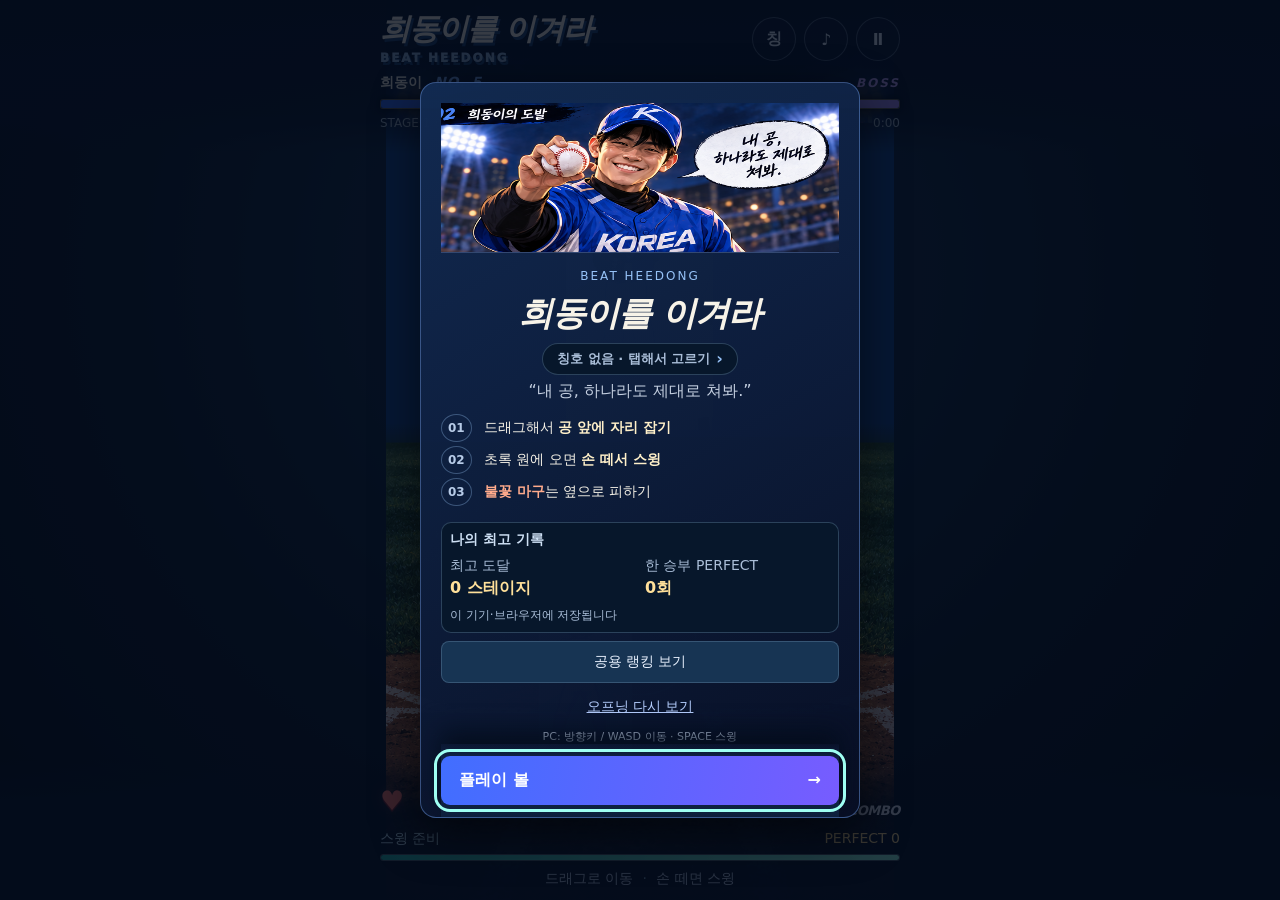
==== index.html @ 9480d9d1 "feat: run-meta titles chip and catalog (local unlock/equip)" ====
<!doctype html>
<html lang="ko">
<head>
<meta charset="UTF-8"><meta name="viewport" content="width=device-width,initial-scale=1,viewport-fit=cover"><meta name="theme-color" content="#081329">
<title>희동이를 이겨라 · 쌍둥이 야구 승부</title><meta name="description" content="희동이와 희원이의 마구를 받아쳐라. 드래그 이동, 손을 떼면 스윙하는 모바일 야구 패링 게임.">
<link rel="icon" href="data:image/svg+xml,%3Csvg xmlns='http://www.w3.org/2000/svg' viewBox='0 0 32 32'%3E%3Crect width='32' height='32' rx='8' fill='%23081329'/%3E%3Ccircle cx='16' cy='16' r='11' fill='%23fff1d5'/%3E%3Cpath d='M9 7Q19 16 9 25M23 7Q13 16 23 25' fill='none' stroke='%23ee775d' stroke-width='2'/%3E%3C/svg%3E">
<link rel="stylesheet" href="style.css"></head>
<body><main id="game">
<canvas id="field" aria-label="친구 투수와 야구 패링 승부. 드래그로 이동하고 손을 떼면 스윙합니다. PC에서는 방향키와 스페이스 키를 사용하세요."></canvas>
<section id="cinematic" class="cinematic hidden" role="dialog" aria-modal="true" aria-label="희동이를 이겨라 오프닝">
<div class="cinematic-top"><span>BEAT HEEDONG · OPENING</span><button type="button" id="cinematic-skip">건너뛰기</button></div>
<div class="cinematic-content"><video id="opening-video" playsinline preload="metadata" poster="storyboard.png" aria-label="희동이를 이겨라 15초 오프닝"></video><div class="cinematic-copy"><small id="cinematic-chapter"></small><h2 id="cinematic-line"></h2><p id="cinematic-sub"></p></div></div>
<div class="cinematic-bottom"><div id="cinematic-progress" aria-label="장면 진행"></div><button type="button" id="cinematic-next">다음 장면 →</button></div></section>
<header><div class="top"><div class="brand">희동이를 이겨라<small>BEAT HEEDONG</small></div><div class="controls"><button type="button" id="titles-open" aria-label="칭호 도감">칭</button><button id="sound" aria-label="효과음 끄기" aria-pressed="true">♪</button><button id="pause" aria-label="일시정지">Ⅱ</button></div></div><div class="boss-label"><span>희동이 <strong>NO. 5</strong></span><span class="boss-tag">BOSS</span></div><div class="bar"><i id="bossbar"></i></div><div class="meta"><span id="stage">STAGE 1 · NORMAL</span><span id="pitchcount">첫 번째 승부</span><span id="bossvalue">120 / 120</span><span id="clock">0:00</span></div></header>
<div id="pitchcall" role="status"></div><div id="feedback" aria-live="polite"></div>
<footer><div class="scoreline"><span id="hearts" aria-label="체력 3">♥ ♥ ♥</span><span id="combo"><b>0</b> COMBO</span></div><div class="readiness"><span id="ready">스윙 준비</span><span id="hits">PERFECT 0</span></div><div class="coolbar"><i id="cool"></i></div><p>드래그로 이동 <span>·</span> 손 떼면 스윙</p></footer>
<section id="overlay"><div class="panel start-panel"><div class="panel-body"><div class="story-art scene-2 menu-art" role="img" aria-label="파란 유니폼을 입은 희동이의 도발"></div><span class="eyebrow">BEAT HEEDONG</span><h1>희동이를 이겨라</h1><button type="button" id="title-chip" class="title-chip" aria-label="칭호 없음 · 도감 열기"><span class="title-chip-text">칭호 없음 · 탭해서 고르기</span><span class="title-chip-chevron" aria-hidden="true">›</span></button><p class="sub">“내 공, 하나라도 제대로 쳐봐.”</p><div class="rules"><p><b>01</b><span>드래그해서 <strong>공 앞에 자리 잡기</strong></span></p><p><b>02</b><span>초록 원에 오면 <strong>손 떼서 스윙</strong></span></p><p><b>03</b><span><strong class="red">불꽃 마구</strong>는 옆으로 피하기</span></p></div><div id="personal-records"></div><button type="button" class="ranking-open" id="ranking-start">공용 랭킹 보기</button><button type="button" id="intro-replay" class="intro-replay">오프닝 다시 보기</button><p id="loadnote" class="keyboard">PC: 방향키 / WASD 이동 · SPACE 스윙</p></div><div class="panel-cta"><button class="primary" id="start" disabled>구장 준비 중…</button></div></div></section>
</main><script src="engine.js"></script><script src="records.js"></script><script src="titles.js"></script><script src="leaderboard.js"></script><script src="music.js"></script><script src="game.js"></script></body></html>
---- style.css ----
*{box-sizing:border-box}html,body{margin:0;width:100%;height:100%;background:#030913;color:#f7f3e8;font-family:system-ui,-apple-system,'Segoe UI',sans-serif;overscroll-behavior:none;overflow:hidden}body{display:block}button{font:inherit;cursor:pointer;touch-action:manipulation}button:focus-visible{outline:3px solid #9ffff2;outline-offset:4px}button:disabled{opacity:.7;cursor:wait}#game{position:relative;width:100%;height:100dvh;max-width:none;max-height:none;overflow:hidden;background:radial-gradient(ellipse at 50% 30%,#1a3a5c 0%,#0a182d 55%,#030913 100%);user-select:none;box-shadow:none}#field,canvas#field{position:absolute;inset:0;margin:auto;display:block;height:100%;width:auto;max-width:none;aspect-ratio:480/850;touch-action:none}@media (max-aspect-ratio:480/850){#field,canvas#field{width:100%;height:auto;max-height:100%}}header{position:absolute;top:0;left:0;width:100%;padding:max(15px,env(safe-area-inset-top)) 24px 22px;background:linear-gradient(#071127f7,#08152cdd 75%,transparent);pointer-events:none}.top{display:flex;align-items:center;justify-content:space-between;margin-bottom:14px}.brand{font-size:32px;line-height:1;font-weight:1000;font-style:italic;letter-spacing:-2px;transform:skew(-5deg);text-shadow:2px 3px #1c4072}.brand small{display:block;font-size:8px;letter-spacing:3px;color:#95b5dc;font-style:normal;margin-top:8px;transform:skew(5deg)}.controls{display:flex;gap:8px;pointer-events:auto}.controls button{border:1px solid #c7ddf355;width:36px;height:36px;background:#0b1936a0;color:#e8f2ff;border-radius:50%;font-weight:800}.boss-label{display:flex;justify-content:space-between;align-items:center;font-size:13px;margin:0 0 7px;font-weight:700}.boss-label strong{color:#79aeff;font-style:italic;margin-left:7px;letter-spacing:1px}.boss-tag{font-size:10px;color:#ff986e;font-style:italic;letter-spacing:2px}.bar{height:10px;border:1px solid #e5c99666;border-radius:3px;background:#040812a0;overflow:hidden;box-shadow:0 0 8px #000}.bar i{height:100%;width:100%;display:block;background:linear-gradient(90deg,#e87c29,#ffd069);box-shadow:0 0 10px #ffb255;transition:width .15s}.meta{display:flex;justify-content:space-between;font-size:9px;letter-spacing:1px;color:#a4b9d1;margin-top:7px;font-variant-numeric:tabular-nums}#bossvalue{opacity:.7}footer{position:absolute;bottom:0;width:100%;padding:20px 25px max(12px,env(safe-area-inset-bottom));background:linear-gradient(transparent,#071328e8 35%,#071328fc);pointer-events:none}.scoreline{display:flex;justify-content:space-between;align-items:center;margin-bottom:8px;height:44px}#hearts{font-size:27px;letter-spacing:3px;color:#ff766b;text-shadow:0 2px 1px #7d2433,0 0 15px #e85b5040}#combo{font-size:13px;font-weight:900;font-style:italic;letter-spacing:-.4px;color:#e7efff}#combo b{font-size:44px;line-height:1;color:#ffe597;margin-right:5px;text-shadow:1px 2px #c36828}.readiness{display:flex;justify-content:space-between;margin-bottom:6px;font-size:11px;color:#bddef2}#hits{font-size:10px;color:#ffdc90}.coolbar{height:7px;border:1px solid #bad6dc66;overflow:hidden;border-radius:10px;background:#071122}.coolbar i{display:block;height:100%;width:100%;background:linear-gradient(90deg,#25b9b0,#9bffe6)}footer p{font-size:11px;color:#b6c2d9;text-align:center;margin:9px 0 0}footer p span{color:#7191aa;margin:0 5px}#pitchcall{position:absolute;top:47%;left:0;width:100%;text-align:center;pointer-events:none;font-size:12px;letter-spacing:1px;font-weight:800;text-shadow:0 2px 4px #000;color:#fff1bf}#pitchcall span{display:inline-block;background:#071329c9;border:1px solid #7b99ba55;padding:7px 13px;border-radius:20px}#feedback{position:absolute;top:60%;width:100%;text-align:center;font-size:32px;font-weight:1000;font-style:italic;text-shadow:2px 3px #4c3014,0 0 20px #ffae4340;transform:rotate(-5deg);pointer-events:none}#overlay{position:absolute;inset:0;display:flex;align-items:flex-end;justify-content:center;padding:22px 24px max(26px,env(safe-area-inset-bottom));background:linear-gradient(#050c1800 20%,#030b1966 40%,#030b19d9);overflow:auto}#overlay.hidden{display:none}.panel{width:100%;background:linear-gradient(145deg,#0d2440f5,#071326fa);border:1px solid #7099bd66;border-radius:20px;padding:24px 23px;text-align:center;box-shadow:0 15px 45px #0008}.eyebrow{font-size:9px;letter-spacing:2.5px;color:#96c2f7}h1{font-size:37px;letter-spacing:-2px;margin:9px 0 7px;font-style:italic}.sub{font-size:14px;color:#c4cfe0;margin:0 0 18px}.rules{text-align:left;margin-bottom:16px}.rules p{display:flex;align-items:center;gap:12px;font-size:12px;margin:9px 0}.rules b{color:#b7cbe7;font-size:10px;border:1px solid #7297c077;border-radius:50%;padding:6px}.rules strong{color:#fff0c9}.rules .red{color:#ffab8c}.primary{border:0;border-radius:9px;background:linear-gradient(100deg,#f3bc69,#ffe3a1);color:#172744;width:100%;min-height:49px;display:flex;justify-content:space-between;padding:14px 18px;font-weight:900;font-size:15px}.keyboard{font-size:10px;color:#97aac5;margin:12px 0 0}.detail{font-size:13px;color:#c0cee0;line-height:1.8}.result-grid{display:grid;grid-template-columns:repeat(3,1fr);gap:8px;margin:22px 0}.result-grid b{display:block;font-size:25px;color:#ffe09a}.result-grid small{font-size:10px;color:#adbed6}@media(max-height:690px){header{padding:10px 20px 16px}.top{margin-bottom:9px}.brand{font-size:25px}.brand small{font-size:7px}.panel{padding:16px 20px}.rules p{margin:6px 0}h1{font-size:30px}.sub{margin-bottom:12px}.rules{margin-bottom:12px}#overlay{padding:14px 20px}.scoreline{height:33px}#combo b{font-size:35px}#hearts{font-size:24px}footer{padding-top:12px}}

.upgrade-title{font-size:12px;color:#ffe4a7;margin:15px 0 8px}.upgrade-list{display:grid;gap:7px}.upgrade{width:100%;border:1px solid #7195bd66;border-radius:8px;background:#102744;color:#eaf2ff;text-align:left;padding:10px 12px;cursor:pointer}.upgrade b{display:block;font-size:13px;color:#ffe2a1}.upgrade small{display:block;font-size:9px;color:#a9bdd6;margin-top:3px;line-height:1.65}.upgrade small span{white-space:nowrap}.upgrade small b{display:inline;color:#ffe2a1;font-size:9px}

.personal-records{margin:12px 0;padding:12px;border:1px solid #7399bb55;border-radius:10px;background:#07172b;text-align:left}
.record-title{font-size:14px;color:#cee0f4;font-weight:700}.record-title strong{color:#ffe09a}
.record-values{display:grid;grid-template-columns:1fr 1fr;gap:10px;margin-top:8px;font-size:12px;color:#aabed8}
.record-values b{display:block;margin-top:3px;font-size:16px;color:#ffe09a}
.personal-records p{font-size:12px;color:#aabed8;margin:8px 0 0}
#overlay{align-items:safe flex-end}.panel{flex-shrink:0}

.share-record{text-align:left;border-top:1px solid #7399bb55;margin:12px 0 8px;padding-top:10px;font-size:14px}
.share-record summary{cursor:pointer;color:#ffe09a;padding:8px 0}.share-record summary small{color:#b4c5dc;font-size:12px;margin-left:6px}
.ranking-form label{display:block;font-size:14px;color:#eaf2ff}.ranking-form input{display:block;width:100%;margin-top:6px;padding:10px;border:1px solid #7697b8;border-radius:7px;background:#061226;color:white;font:inherit;font-size:16px}
.ranking-form p,.ranking-dialog p{font-size:12px;color:#bccde2;line-height:1.6}
.ranking-actions{display:flex;gap:8px}.ranking-actions button,.ranking-open,.ranking-dialog button{border:1px solid #7797b855;background:#173453;color:#eaf2ff;border-radius:8px;padding:10px 12px;font-size:14px;min-height:42px}
.ranking-actions button[type=submit]{background:#ffe09a;color:#10233d;font-weight:700}
.ranking-open{width:100%;margin:4px 0 12px}.ranking-dialog{width:min(94vw,460px);max-height:85dvh;overflow:auto;color:#edf4ff;background:#0b1e35;border:1px solid #7897b8;border-radius:16px;padding:18px}
.ranking-dialog::backdrop{background:#000b}.ranking-heading{display:flex;align-items:center;justify-content:space-between;gap:8px}.ranking-heading h2{font-size:20px;margin:0}
.ranking-content{min-height:70px;font-size:14px;overflow-wrap:anywhere}.ranking-content table{width:100%;border-collapse:collapse;font-size:13px;font-variant-numeric:tabular-nums}.ranking-content th,.ranking-content td{padding:10px 4px;border-bottom:1px solid #42628455;text-align:center}.ranking-content th{color:#aabed8;font-size:12px}.ranking-content td:nth-child(2){text-align:left;max-width:150px;word-break:break-word}.ranking-content tbody tr:first-child{color:#ffe09a}.ranking-refresh{margin-top:14px;width:100%}
.ranking-note{margin:0 0 8px;color:#ffe09a;font-size:12px}

/* Approved six-panel storyboard, shown through six image viewports. */
.story-art{width:100%;aspect-ratio:768/348;background-image:url('storyboard.png');background-size:200% 294.25%;background-repeat:no-repeat;background-color:#061127}
.scene-1{background-position:0 0}.scene-2{background-position:100% 0}.scene-3{background-position:0 52.5%}.scene-4{background-position:100% 52.5%}.scene-5{background-position:0 100%}.scene-6{background-position:100% 100%}
.cinematic{position:absolute;inset:0;z-index:20;background:radial-gradient(ellipse at 80% 60%,#31226c 0%,#08182f 42%,#030a18 80%);color:#f2f6ff;display:flex;flex-direction:column;justify-content:space-between;padding: max(20px,env(safe-area-inset-top)) 0 max(22px,env(safe-area-inset-bottom));overflow:auto}
.cinematic.hidden{display:none}.cinematic-top,.cinematic-bottom{padding:0 20px;display:flex;align-items:center;justify-content:space-between;gap:12px}.cinematic-top span{font-size:12px;letter-spacing:1.5px;color:#8eb7ff}.cinematic button{background:#101f3a;color:#eff5ff;border:1px solid #758fc2;border-radius:8px;padding:11px 13px;font-size:14px;min-height:44px}.cinematic-content{margin:24px 0}.cinematic .story-art{border-block:1px solid #577fc2;box-shadow:0 14px 55px #0008;animation:scene-reveal .45s ease-out}.cinematic-copy{padding:26px 24px 0;text-align:left;min-height:176px}.cinematic-copy small{font-size:14px;color:#95baff}.cinematic-copy h2{font-size:clamp(22px,6vw,30px);line-height:1.35;margin:14px 0 12px;letter-spacing:-.7px;word-break:keep-all}.cinematic-copy p{font-size:16px;color:#c4d4ec;line-height:1.6;margin:0;word-break:keep-all}#cinematic-progress{display:flex;gap:5px;flex:1}#cinematic-progress i{height:4px;flex:1;background:#334361;border-radius:2px}#cinematic-progress i.active{background:#8eaaff}.intro-replay{display:block;margin:8px auto 0;border:0;background:none;color:#b6cfff;font-size:14px;min-height:44px;text-decoration:underline}
@keyframes scene-reveal{from{opacity:.35;transform:translateY(6px)}to{opacity:1;transform:none}}
.brand{font-size:clamp(23px,6.3vw,30px);letter-spacing:-1px;transform:none}.brand small{font-size:12px;letter-spacing:2px;transform:none}.controls button{width:44px;height:44px}.boss-label{font-size:14px}.boss-tag{font-size:12px;color:#c3a4ff}.meta{font-size:12px;letter-spacing:0;flex-wrap:wrap;gap:4px 8px}.bar i{background:linear-gradient(90deg,#316dff,#ab90ff)}header{padding:14px 18px 20px}.top{margin-bottom:10px}.readiness,#hits,footer p{font-size:14px}#pitchcall{font-size:14px;letter-spacing:0;padding:0 12px}.panel{border-radius:14px;border-color:#6087ca88;background:linear-gradient(150deg,#122b52f7,#080f25fc);padding:20px;overflow:hidden}.menu-art,.result-art{margin:-20px -20px 16px;width:calc(100% + 40px);border-bottom:1px solid #6087ca88}.result-art{max-height:125px}.eyebrow{font-size:12px;letter-spacing:2px}h1{font-size:clamp(26px,7vw,34px);line-height:1.25;letter-spacing:-1px}.rules p{font-size:14px}.rules b,.keyboard,.result-grid small{font-size:12px}.sub,.detail{font-size:16px}.upgrade-title,.upgrade b{font-size:14px}.upgrade small,.upgrade small b{font-size:13px}.upgrade{padding:12px}.primary{background:linear-gradient(100deg,#416eff,#775cff);color:white;min-height:48px;font-size:16px}.record-values{font-size:14px}.ranking-open{margin-bottom:2px}#overlay{padding:18px;align-items:safe center;background:#030b19c9}.start-panel .personal-records{margin:10px 0}.start-panel .rules{margin-bottom:10px}.start-panel .sub{margin-bottom:10px}
@media(max-height:740px){.menu-art{max-height:105px}.panel{padding:16px}.menu-art,.result-art{margin:-16px -16px 12px;width:calc(100% + 32px)}.cinematic-copy{padding-top:18px;min-height:150px}.cinematic-content{margin:14px 0}.cinematic-copy h2{margin:10px 0}.start-panel .rules p{margin:5px 0}.personal-records{padding:9px}}
@media(prefers-reduced-motion:reduce){.cinematic .story-art{animation:none}.bar i{transition:none}}

#opening-video{display:block;width:100%;aspect-ratio:16/9;object-fit:contain;background:#050b18;border-block:1px solid #577fc2;box-shadow:0 14px 55px #0008}

/* Edge-to-edge opening, with dialogue and controls laid over the footage. */
.cinematic{padding:0;overflow:hidden;background:#050b18;isolation:isolate}
.cinematic-content{position:absolute;inset:0;margin:0}
#opening-video{position:absolute;inset:0;width:100%;height:100%;aspect-ratio:auto;object-fit:cover;object-position:50% center;border:0;box-shadow:none}
.cinematic::after{content:"";position:absolute;inset:0;z-index:1;pointer-events:none;background:linear-gradient(180deg,#020814b3 0%,transparent 22%,transparent 48%,#02081466 67%,#020814ed 100%)}
.cinematic-top{position:absolute;top:max(18px,env(safe-area-inset-top));left:0;right:0;z-index:3;padding:0 18px}
.cinematic-top span{color:#e0eaff;text-shadow:0 2px 6px #000}
.cinematic-copy{position:absolute;left:0;right:0;bottom:calc(98px + env(safe-area-inset-bottom));padding:0 24px;min-height:0;z-index:2;text-shadow:0 2px 12px #000}
.cinematic-copy h2{font-size:clamp(24px,6.5vw,34px);line-height:1.35;margin:12px 0}.cinematic-copy p{color:#e4edff}.cinematic-copy small{color:#c2d7ff}
.cinematic-bottom{position:absolute;left:0;right:0;bottom:max(20px,env(safe-area-inset-bottom));z-index:3;padding:0 20px}
.cinematic button{background:#071429a8;backdrop-filter:blur(8px);border-color:#c0d5f68c}
@media(max-height:600px){.cinematic-copy{bottom:78px;padding:0 20px}.cinematic-copy h2{font-size:23px;margin:7px 0}.cinematic-copy p{font-size:14px}.cinematic-top{top:12px}.cinematic-bottom{bottom:12px}}

/* 1차 플레이어블 · 풀스크린 셸 (design/flow-and-fullscreen-v1.md A+B+C+D 핵심) */
html,body{width:100%;overflow:hidden}
body{display:block}
#game{width:100%;height:100dvh;max-width:none;max-height:none;box-shadow:none;border-radius:0;background:radial-gradient(ellipse at 50% 30%,#1a3a5c 0%,#0a182d 55%,#030913 100%)}
#field{position:absolute;inset:0;margin:auto;display:block;height:100%;width:auto;max-width:none;aspect-ratio:480/850;touch-action:none}
@media (max-aspect-ratio:480/850){#field{width:100%;height:auto;max-height:100%}}
header .top,header .boss-label,header .bar,header .meta,footer .scoreline,footer .readiness,footer .coolbar,footer>p{max-width:520px;margin-left:auto;margin-right:auto}
header,footer{padding-left:max(18px,env(safe-area-inset-left));padding-right:max(18px,env(safe-area-inset-right))}
#overlay{align-items:safe center;justify-content:center;background:#030b19c9}
#overlay .panel{width:min(100%,420px);margin-inline:auto}
/* P2: scrollable body + pinned CTA footer (overflow:hidden on .panel broke sticky) */
#overlay .panel{display:flex;flex-direction:column;max-height:min(92dvh,820px);overflow:hidden;padding-bottom:0}
#overlay .panel-body{flex:1 1 auto;min-height:0;overflow:auto;-webkit-overflow-scrolling:touch;overscroll-behavior:contain}
#overlay .panel-cta{flex:0 0 auto;position:relative;z-index:3;margin-top:0;padding:12px 0 max(12px,env(safe-area-inset-bottom));background:linear-gradient(180deg,#122b5200 0%,#122b52f2 28%,#0d1f3c 100%);box-shadow:0 -12px 24px #030b19cc}
#overlay .panel-cta .primary,#overlay .panel-cta #retry,#overlay .panel-cta #continue-max,#overlay .panel-cta #resume{margin:0}
#overlay .panel-cta .upgrade-title{margin-top:0}
#overlay .panel-cta .upgrade-list{max-height:28dvh;overflow:auto;margin:0}

.keyboard{font-size:13px;color:#c5d6ef}

.panel-body .menu-art,.panel-body .result-art{margin-top:0}

/* Fit UI to viewport — reduce forced scrolling */
html,body{position:fixed;inset:0;width:100%;height:100%;height:100dvh;overflow:hidden}
#game{position:fixed;inset:0;width:100%;height:100%;height:100dvh}
#field,canvas#field{position:absolute;inset:0;margin:auto;display:block;height:100%;width:auto;max-width:none;max-height:100%;aspect-ratio:480/850}
@media (max-aspect-ratio:480/850){#field,canvas#field{width:100%;height:auto;max-height:100%}}
#overlay{padding:max(8px,env(safe-area-inset-top)) 12px max(8px,env(safe-area-inset-bottom));align-items:stretch;justify-content:center}
#overlay .panel{width:min(100%,440px);max-height:100%;margin:auto;border-radius:16px}
.start-panel .panel-body{overflow:hidden;display:flex;flex-direction:column;gap:0}
.start-panel .menu-art{max-height:min(22vh,150px);flex:0 0 auto}
.start-panel .rules{margin-bottom:6px}
.start-panel .rules p{margin:4px 0}
.start-panel .sub{margin-bottom:8px}
.start-panel .personal-records{margin:6px 0;padding:8px}
.start-panel .ranking-open{margin:2px 0 4px}
.start-panel .intro-replay{min-height:36px;margin:2px auto 0}
.start-panel .keyboard{margin:4px 0 0;font-size:11px}
@media (max-height:760px){
 .start-panel .menu-art{max-height:min(16vh,110px)}
 .start-panel h1{font-size:clamp(22px,6vw,28px);margin:4px 0}
 .start-panel .rules p{font-size:12px;margin:3px 0}
 .result-art{max-height:72px}
 .result-grid{margin:10px 0}
}
@media (max-height:640px){
 .start-panel .menu-art,.start-panel .keyboard,.start-panel .intro-replay{display:none}
 .start-panel .personal-records p{display:none}
}

/* P3b: result compact (keep panel-cta pin) */
.panel-body .result-art{max-height:min(16dvh,110px)}
.panel-body .result-grid{margin:10px 0}
.panel-body .detail{margin:0 0 6px}
.panel-body .share-record{margin:8px 0 4px;padding-top:6px}
@media (max-height:640px){
 .panel-body .result-art{display:none}
}


/* P2 run-meta: titles chip + catalog */
.title-chip{display:inline-flex;align-items:center;justify-content:center;gap:6px;height:32px;margin:0 auto 8px;padding:0 14px;border-radius:999px;border:1px solid #7399BB55;background:#07172B;color:#AABED8;font-size:13px;font-weight:700;max-width:100%;position:relative}
.title-chip.equipped{border-color:#FFE09A88;background:#142038;color:#FFE09A}
.title-chip-text{overflow:hidden;text-overflow:ellipsis;white-space:nowrap;max-width:min(280px,70vw)}
.title-chip-chevron{color:#96C2F7;font-size:16px;line-height:1}
.title-chip.has-new .title-new-dot,#titles-open.has-new .title-new-dot,.title-card.is-new>.title-new-dot{position:absolute;top:4px;right:4px;width:8px;height:8px;border-radius:50%;background:#FF986E;display:block;pointer-events:none}
#titles-open{position:relative}
#titles-open .title-new-dot{top:6px;right:6px}
.titles-dialog .titles-sub{margin:8px 0 12px;font-size:12px;color:#BCCDE2}
.titles-grid{display:grid;grid-template-columns:1fr 1fr;gap:8px}
.title-card{position:relative;min-height:88px;border-radius:10px;border:1px solid #7195BD66;background:#102744;padding:12px;text-align:left;display:flex;flex-direction:column;gap:4px}
.title-card.locked{opacity:.55;filter:grayscale(.35)}
.title-card.unlocked .title-card-name{color:#FFE2A1;font-weight:800;font-size:14px}
.title-card.locked .title-card-name{color:#7A8FA8;font-weight:700;font-size:14px}
.title-card-cond{font-size:11px;color:#A9BDD6;line-height:1.4}
.title-card-icon{font-size:18px;line-height:1;margin-bottom:2px}
.title-card.equipped{border-color:#FFE09A;box-shadow:0 0 12px #FFE09A33}
.title-equipped-badge{position:absolute;top:8px;right:8px;font-size:10px;font-weight:800;background:#FFE09A;color:#10233D;border-radius:999px;padding:2px 7px}
.title-card-action{margin-top:auto;align-self:flex-start;border:1px solid #FFE09A55;background:transparent;color:#FFE09A;border-radius:8px;padding:6px 10px;font-size:12px;min-height:32px;font-weight:700}
.title-card.equipped .title-card-action{border-color:#7797b855;color:#AABED8}
.titles-dialog .title-card-action{min-height:32px;padding:6px 10px}
.title-unlock-note{margin:8px 0 0;font-size:13px;color:#9BFFE6;font-weight:700}
.start-panel .title-chip{margin-top:2px;margin-bottom:6px}
@media (prefers-reduced-motion:reduce){.title-card.is-new{animation:none}}
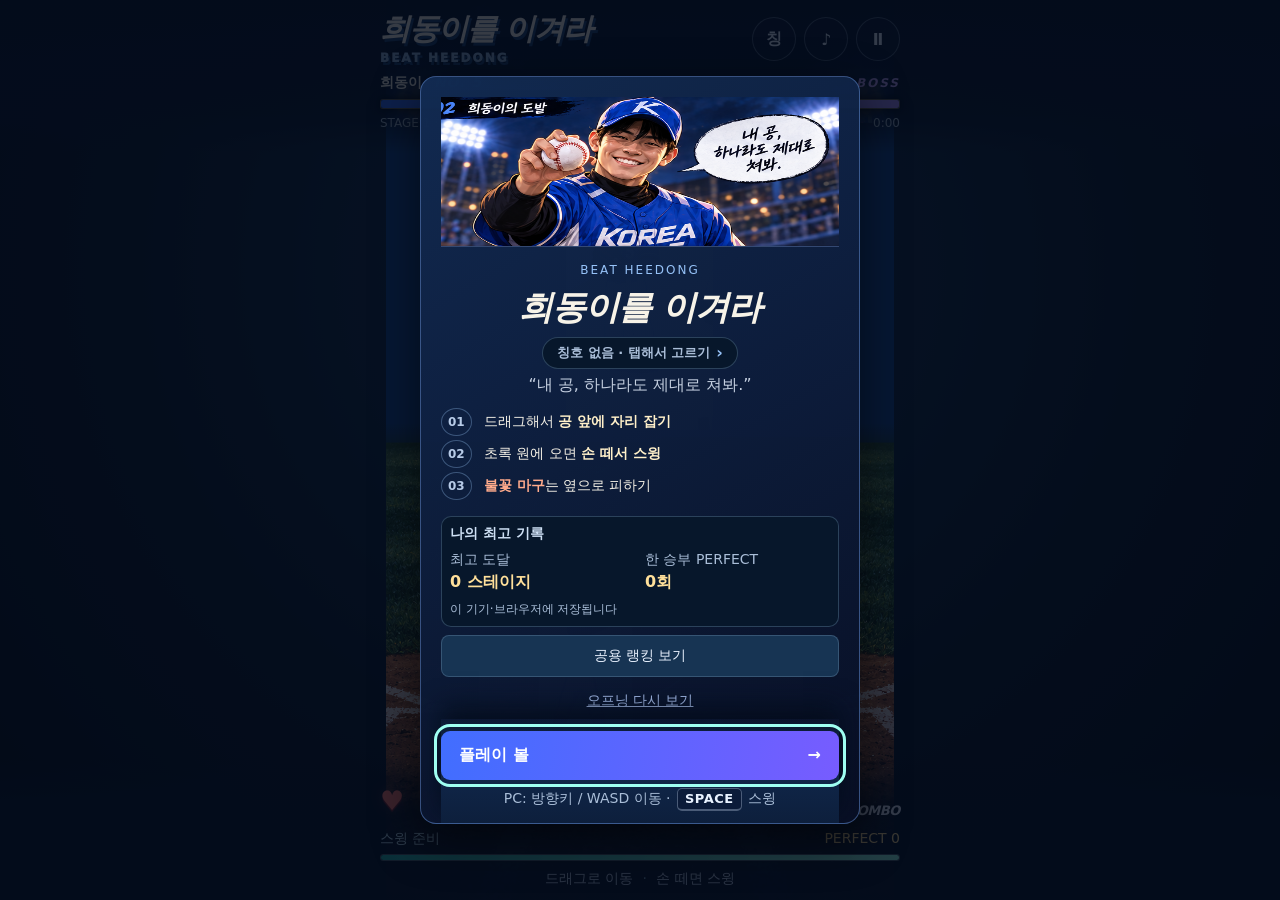
==== commit da8f8d65: "ui: pin start CTA and strengthen PC SPACE hint Move #loadnote under primary CTA, enable start panel-" ====
--- a/index.html
+++ b/index.html
@@ -14,5 +14,5 @@
 <header><div class="top"><div class="brand">희동이를 이겨라<small>BEAT HEEDONG</small></div><div class="controls"><button type="button" id="titles-open" aria-label="칭호 도감">칭</button><button id="sound" aria-label="효과음 끄기" aria-pressed="true">♪</button><button id="pause" aria-label="일시정지">Ⅱ</button></div></div><div class="boss-label"><span>희동이 <strong>NO. 5</strong></span><span class="boss-tag">BOSS</span></div><div class="bar"><i id="bossbar"></i></div><div class="meta"><span id="stage">STAGE 1 · NORMAL</span><span id="pitchcount">첫 번째 승부</span><span id="bossvalue">120 / 120</span><span id="clock">0:00</span></div></header>
 <div id="pitchcall" role="status"></div><div id="feedback" aria-live="polite"></div>
 <footer><div class="scoreline"><span id="hearts" aria-label="체력 3">♥ ♥ ♥</span><span id="combo"><b>0</b> COMBO</span></div><div class="readiness"><span id="ready">스윙 준비</span><span id="hits">PERFECT 0</span></div><div class="coolbar"><i id="cool"></i></div><p>드래그로 이동 <span>·</span> 손 떼면 스윙</p></footer>
-<section id="overlay"><div class="panel start-panel"><div class="panel-body"><div class="story-art scene-2 menu-art" role="img" aria-label="파란 유니폼을 입은 희동이의 도발"></div><span class="eyebrow">BEAT HEEDONG</span><h1>희동이를 이겨라</h1><button type="button" id="title-chip" class="title-chip" aria-label="칭호 없음 · 도감 열기"><span class="title-chip-text">칭호 없음 · 탭해서 고르기</span><span class="title-chip-chevron" aria-hidden="true">›</span></button><p class="sub">“내 공, 하나라도 제대로 쳐봐.”</p><div class="rules"><p><b>01</b><span>드래그해서 <strong>공 앞에 자리 잡기</strong></span></p><p><b>02</b><span>초록 원에 오면 <strong>손 떼서 스윙</strong></span></p><p><b>03</b><span><strong class="red">불꽃 마구</strong>는 옆으로 피하기</span></p></div><div id="personal-records"></div><button type="button" class="ranking-open" id="ranking-start">공용 랭킹 보기</button><button type="button" id="intro-replay" class="intro-replay">오프닝 다시 보기</button><p id="loadnote" class="keyboard">PC: 방향키 / WASD 이동 · SPACE 스윙</p></div><div class="panel-cta"><button class="primary" id="start" disabled>구장 준비 중…</button></div></div></section>
+<section id="overlay"><div class="panel start-panel"><div class="panel-body"><div class="story-art scene-2 menu-art" role="img" aria-label="파란 유니폼을 입은 희동이의 도발"></div><span class="eyebrow">BEAT HEEDONG</span><h1>희동이를 이겨라</h1><button type="button" id="title-chip" class="title-chip" aria-label="칭호 없음 · 도감 열기"><span class="title-chip-text">칭호 없음 · 탭해서 고르기</span><span class="title-chip-chevron" aria-hidden="true">›</span></button><p class="sub">“내 공, 하나라도 제대로 쳐봐.”</p><div class="rules"><p><b>01</b><span>드래그해서 <strong>공 앞에 자리 잡기</strong></span></p><p><b>02</b><span>초록 원에 오면 <strong>손 떼서 스윙</strong></span></p><p><b>03</b><span><strong class="red">불꽃 마구</strong>는 옆으로 피하기</span></p></div><div id="personal-records"></div><button type="button" class="ranking-open" id="ranking-start">공용 랭킹 보기</button><button type="button" id="intro-replay" class="intro-replay">오프닝 다시 보기</button></div><div class="panel-cta"><button class="primary" id="start" disabled>구장 준비 중…</button><p id="loadnote" class="keyboard">PC: 방향키 / WASD 이동 · <kbd>SPACE</kbd> 스윙</p></div></div></section>
 </main><script src="engine.js"></script><script src="records.js"></script><script src="titles.js"></script><script src="leaderboard.js"></script><script src="music.js"></script><script src="game.js"></script></body></html>
--- a/style.css
+++ b/style.css
@@ -74,7 +74,7 @@
 @media (max-aspect-ratio:480/850){#field,canvas#field{width:100%;height:auto;max-height:100%}}
 #overlay{padding:max(8px,env(safe-area-inset-top)) 12px max(8px,env(safe-area-inset-bottom));align-items:stretch;justify-content:center}
 #overlay .panel{width:min(100%,440px);max-height:100%;margin:auto;border-radius:16px}
-.start-panel .panel-body{overflow:hidden;display:flex;flex-direction:column;gap:0}
+.start-panel .panel-body{overflow:auto;display:flex;flex-direction:column;gap:0;-webkit-overflow-scrolling:touch;overscroll-behavior:contain}
 .start-panel .menu-art{max-height:min(22vh,150px);flex:0 0 auto}
 .start-panel .rules{margin-bottom:6px}
 .start-panel .rules p{margin:4px 0}
@@ -82,7 +82,8 @@
 .start-panel .personal-records{margin:6px 0;padding:8px}
 .start-panel .ranking-open{margin:2px 0 4px}
 .start-panel .intro-replay{min-height:36px;margin:2px auto 0}
-.start-panel .keyboard{margin:4px 0 0;font-size:11px}
+#overlay .panel-cta .keyboard,#loadnote.keyboard{margin:8px 0 0;font-size:14px;color:#AABED8;line-height:1.4}
+#overlay .panel-cta .keyboard kbd,#loadnote.keyboard kbd{display:inline-block;padding:1px 7px;margin:0 2px;border:1px solid #AABED866;border-bottom-width:2px;border-radius:5px;background:#0b1936a0;color:#E8F2FF;font:inherit;font-size:13px;font-weight:800;letter-spacing:.5px;vertical-align:baseline}
 @media (max-height:760px){
  .start-panel .menu-art{max-height:min(16vh,110px)}
  .start-panel h1{font-size:clamp(22px,6vw,28px);margin:4px 0}
@@ -91,7 +92,7 @@
  .result-grid{margin:10px 0}
 }
 @media (max-height:640px){
- .start-panel .menu-art,.start-panel .keyboard,.start-panel .intro-replay{display:none}
+ .start-panel .menu-art,.start-panel .intro-replay{display:none}
  .start-panel .personal-records p{display:none}
 }
 
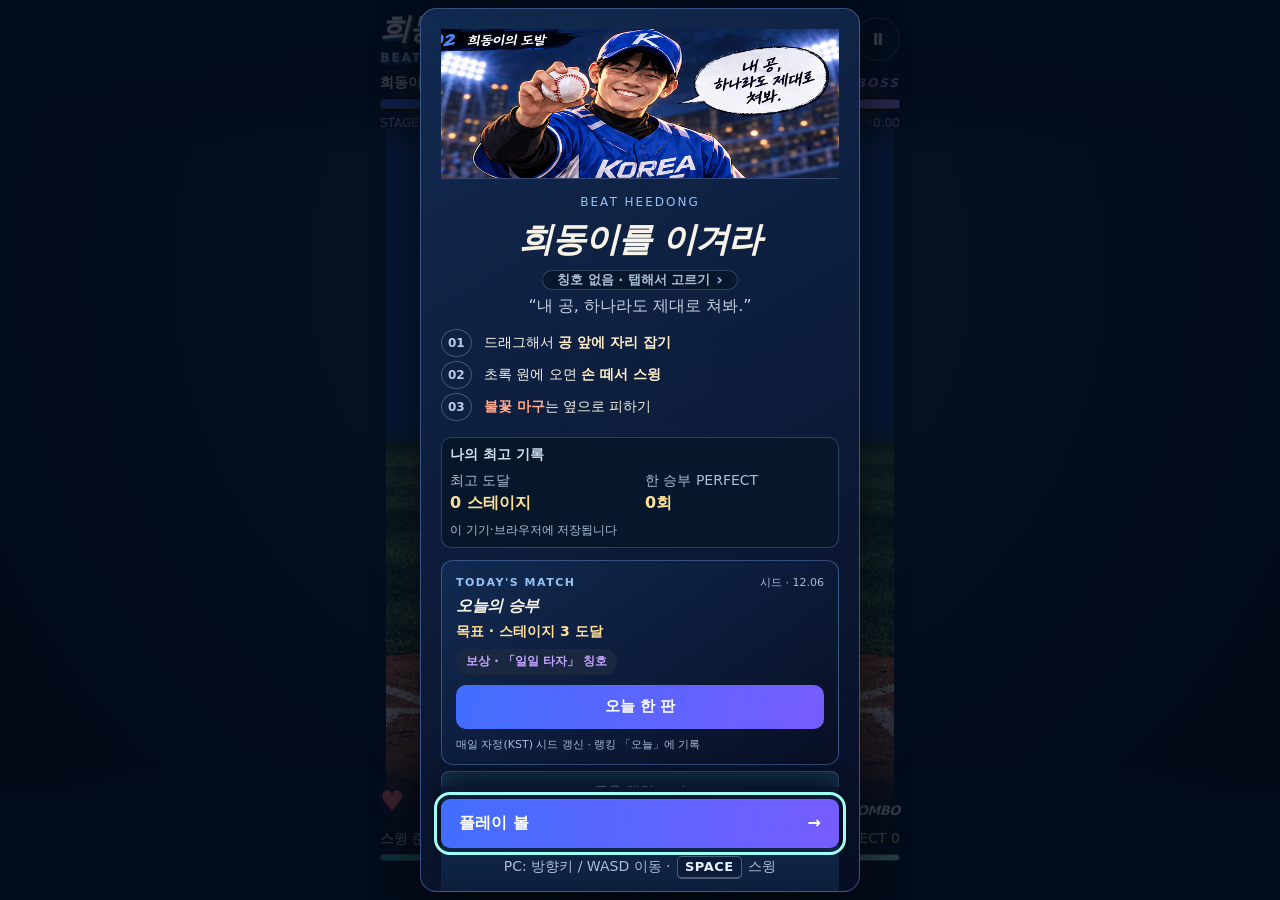
==== commit d2a68e1f: "feat: add today's match daily challenge card and ranking tab" ====
--- a/index.html
+++ b/index.html
@@ -14,5 +14,5 @@
 <header><div class="top"><div class="brand">희동이를 이겨라<small>BEAT HEEDONG</small></div><div class="controls"><button type="button" id="titles-open" aria-label="칭호 도감">칭</button><button id="sound" aria-label="효과음 끄기" aria-pressed="true">♪</button><button id="pause" aria-label="일시정지">Ⅱ</button></div></div><div class="boss-label"><span>희동이 <strong>NO. 5</strong></span><span class="boss-tag">BOSS</span></div><div class="bar"><i id="bossbar"></i></div><div class="meta"><span id="stage">STAGE 1 · NORMAL</span><span id="pitchcount">첫 번째 승부</span><span id="bossvalue">120 / 120</span><span id="clock">0:00</span></div></header>
 <div id="pitchcall" role="status"></div><div id="feedback" aria-live="polite"></div>
 <footer><div class="scoreline"><span id="hearts" aria-label="체력 3">♥ ♥ ♥</span><span id="combo"><b>0</b> COMBO</span></div><div class="readiness"><span id="ready">스윙 준비</span><span id="hits">PERFECT 0</span></div><div class="coolbar"><i id="cool"></i></div><p>드래그로 이동 <span>·</span> 손 떼면 스윙</p></footer>
-<section id="overlay"><div class="panel start-panel"><div class="panel-body"><div class="story-art scene-2 menu-art" role="img" aria-label="파란 유니폼을 입은 희동이의 도발"></div><span class="eyebrow">BEAT HEEDONG</span><h1>희동이를 이겨라</h1><button type="button" id="title-chip" class="title-chip" aria-label="칭호 없음 · 도감 열기"><span class="title-chip-text">칭호 없음 · 탭해서 고르기</span><span class="title-chip-chevron" aria-hidden="true">›</span></button><p class="sub">“내 공, 하나라도 제대로 쳐봐.”</p><div class="rules"><p><b>01</b><span>드래그해서 <strong>공 앞에 자리 잡기</strong></span></p><p><b>02</b><span>초록 원에 오면 <strong>손 떼서 스윙</strong></span></p><p><b>03</b><span><strong class="red">불꽃 마구</strong>는 옆으로 피하기</span></p></div><div id="personal-records"></div><button type="button" class="ranking-open" id="ranking-start">공용 랭킹 보기</button><button type="button" id="intro-replay" class="intro-replay">오프닝 다시 보기</button></div><div class="panel-cta"><button class="primary" id="start" disabled>구장 준비 중…</button><p id="loadnote" class="keyboard">PC: 방향키 / WASD 이동 · <kbd>SPACE</kbd> 스윙</p></div></div></section>
-</main><script src="engine.js"></script><script src="records.js"></script><script src="titles.js"></script><script src="leaderboard.js"></script><script src="music.js"></script><script src="game.js"></script></body></html>
+<section id="overlay"><div class="panel start-panel"><div class="panel-body"><div class="story-art scene-2 menu-art" role="img" aria-label="파란 유니폼을 입은 희동이의 도발"></div><span class="eyebrow">BEAT HEEDONG</span><h1>희동이를 이겨라</h1><button type="button" id="title-chip" class="title-chip" aria-label="칭호 없음 · 도감 열기"><span class="title-chip-text">칭호 없음 · 탭해서 고르기</span><span class="title-chip-chevron" aria-hidden="true">›</span></button><p class="sub">“내 공, 하나라도 제대로 쳐봐.”</p><div class="rules"><p><b>01</b><span>드래그해서 <strong>공 앞에 자리 잡기</strong></span></p><p><b>02</b><span>초록 원에 오면 <strong>손 떼서 스윙</strong></span></p><p><b>03</b><span><strong class="red">불꽃 마구</strong>는 옆으로 피하기</span></p></div><div id="personal-records"></div><div id="daily-match"></div><button type="button" class="ranking-open" id="ranking-start">공용 랭킹 보기</button><button type="button" id="intro-replay" class="intro-replay">오프닝 다시 보기</button></div><div class="panel-cta"><button class="primary" id="start" disabled>구장 준비 중…</button><p id="loadnote" class="keyboard">PC: 방향키 / WASD 이동 · <kbd>SPACE</kbd> 스윙</p></div></div></section>
+</main><script src="engine.js"></script><script src="records.js"></script><script src="titles.js"></script><script src="daily.js"></script><script src="leaderboard.js"></script><script src="music.js"></script><script src="game.js"></script></body></html>
--- a/style.css
+++ b/style.css
@@ -130,3 +130,30 @@
 .title-unlock-note{margin:8px 0 0;font-size:13px;color:#9BFFE6;font-weight:700}
 .start-panel .title-chip{margin-top:2px;margin-bottom:6px}
 @media (prefers-reduced-motion:reduce){.title-card.is-new{animation:none}}
+
+
+/* P2 run-meta C: daily match */
+#daily-match{margin:8px 0 6px}
+.daily-card{border-radius:12px;border:1px solid #6087CA88;background:linear-gradient(145deg,#122B52F7,#080F25FC);padding:14px 14px 12px;text-align:left}
+.daily-card-head{display:flex;align-items:center;justify-content:space-between;gap:8px;margin-bottom:6px}
+.daily-eyebrow{font-size:11px;letter-spacing:1.5px;color:#96C2F7;font-weight:700}
+.daily-seed{font-size:11px;color:#AABED8;font-variant-numeric:tabular-nums}
+.daily-title{margin:0 0 6px;font-size:16px;color:#F7F3E8;font-style:italic;font-weight:900;letter-spacing:-.5px}
+.daily-goal{margin:0 0 8px;font-size:14px;color:#FFE09A;font-weight:700}
+.daily-reward{display:inline-flex;align-items:center;height:26px;padding:0 10px;margin:0 0 10px;border-radius:999px;background:#1A2740;color:#C3A4FF;font-size:12px;font-weight:700}
+.daily-play{display:block;width:100%;min-height:44px;margin:0;border:0;border-radius:10px;background:linear-gradient(100deg,#416EFF,#775CFF);color:#fff;font:inherit;font-size:15px;font-weight:800;cursor:pointer}
+.daily-play:disabled{cursor:not-allowed}
+.daily-play.cleared{opacity:.75;color:#9BFFE6;background:#173453;border:1px solid #9BFFE644}
+.daily-help{margin:8px 0 0;font-size:11px;color:#AABED8;line-height:1.45}
+.daily-result-note{margin:8px 0 0;font-size:13px;font-weight:700}
+.daily-result-note.ok{color:#9BFFE6}
+.daily-result-note.fail{color:#FFAB8C}
+.ranking-dialog .ranking-tabs{display:grid;grid-template-columns:1fr 1fr;gap:0;margin:10px 0 8px;padding:3px;border-radius:8px;background:#07172B}
+.ranking-dialog .ranking-tab{min-height:36px;padding:6px 8px;border:1px solid transparent;border-radius:6px;background:transparent;color:#AABED8;font:inherit;font-size:13px;font-weight:700;cursor:pointer}
+.ranking-dialog .ranking-tab.active{background:#173453;color:#FFE09A;border-color:#FFE09A44}
+.ranking-subcopy,.ranking-topline{margin:0 0 6px}
+.start-panel #daily-match{margin:6px 0 4px}
+@media (max-height:640px){
+ .daily-help{display:none}
+ .daily-card{padding:10px 12px 10px}
+}
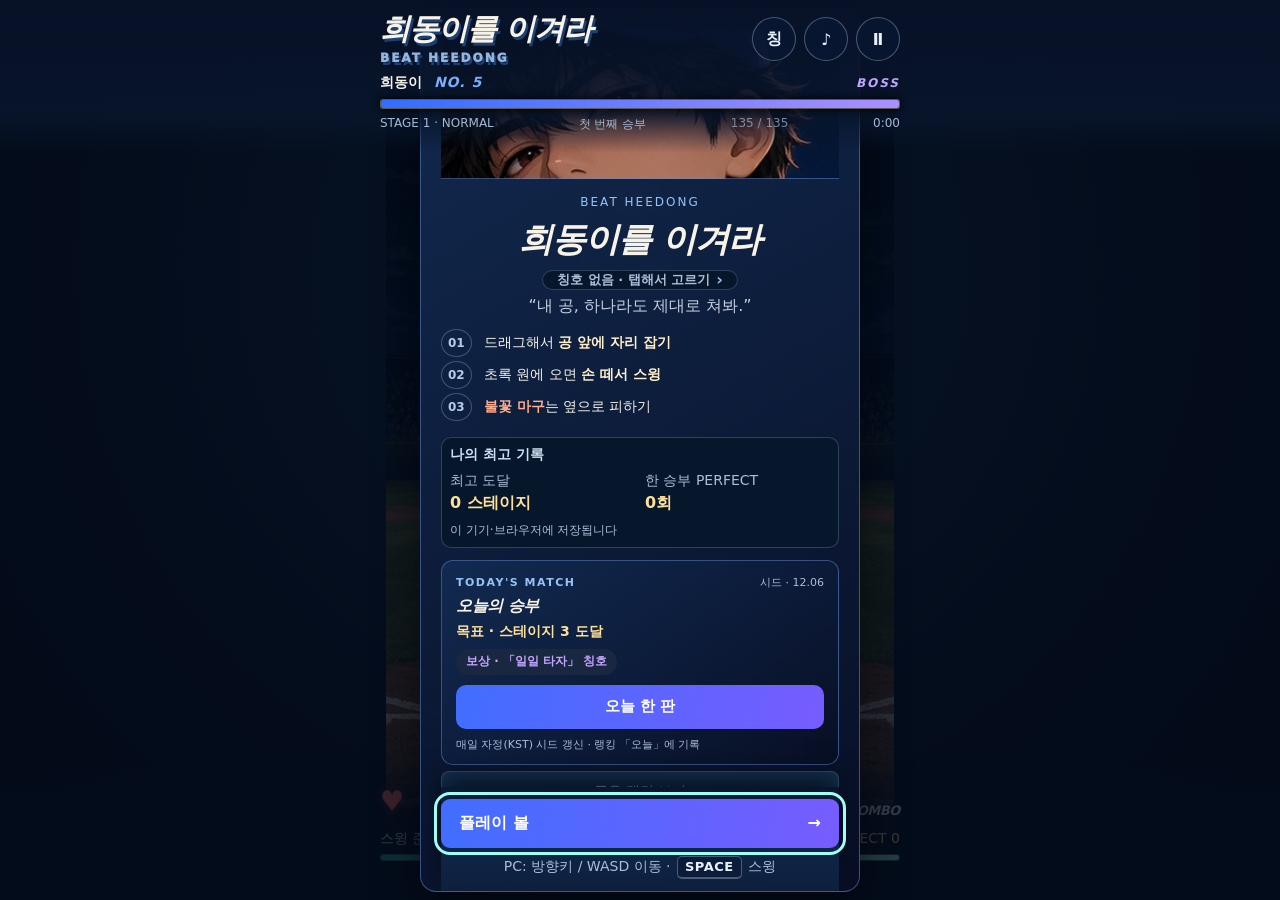
==== commit f7e7085a: "ui: use Heedong boss close-up for start menu art Replace storyboard scene-2 crop with designer portr" ====
--- a/index.html
+++ b/index.html
@@ -14,5 +14,5 @@
 <header><div class="top"><div class="brand">희동이를 이겨라<small>BEAT HEEDONG</small></div><div class="controls"><button type="button" id="titles-open" aria-label="칭호 도감">칭</button><button id="sound" aria-label="효과음 끄기" aria-pressed="true">♪</button><button id="pause" aria-label="일시정지">Ⅱ</button></div></div><div class="boss-label"><span>희동이 <strong>NO. 5</strong></span><span class="boss-tag">BOSS</span></div><div class="bar"><i id="bossbar"></i></div><div class="meta"><span id="stage">STAGE 1 · NORMAL</span><span id="pitchcount">첫 번째 승부</span><span id="bossvalue">120 / 120</span><span id="clock">0:00</span></div></header>
 <div id="pitchcall" role="status"></div><div id="feedback" aria-live="polite"></div>
 <footer><div class="scoreline"><span id="hearts" aria-label="체력 3">♥ ♥ ♥</span><span id="combo"><b>0</b> COMBO</span></div><div class="readiness"><span id="ready">스윙 준비</span><span id="hits">PERFECT 0</span></div><div class="coolbar"><i id="cool"></i></div><p>드래그로 이동 <span>·</span> 손 떼면 스윙</p></footer>
-<section id="overlay"><div class="panel start-panel"><div class="panel-body"><div class="story-art scene-2 menu-art" role="img" aria-label="파란 유니폼을 입은 희동이의 도발"></div><span class="eyebrow">BEAT HEEDONG</span><h1>희동이를 이겨라</h1><button type="button" id="title-chip" class="title-chip" aria-label="칭호 없음 · 도감 열기"><span class="title-chip-text">칭호 없음 · 탭해서 고르기</span><span class="title-chip-chevron" aria-hidden="true">›</span></button><p class="sub">“내 공, 하나라도 제대로 쳐봐.”</p><div class="rules"><p><b>01</b><span>드래그해서 <strong>공 앞에 자리 잡기</strong></span></p><p><b>02</b><span>초록 원에 오면 <strong>손 떼서 스윙</strong></span></p><p><b>03</b><span><strong class="red">불꽃 마구</strong>는 옆으로 피하기</span></p></div><div id="personal-records"></div><div id="daily-match"></div><button type="button" class="ranking-open" id="ranking-start">공용 랭킹 보기</button><button type="button" id="intro-replay" class="intro-replay">오프닝 다시 보기</button></div><div class="panel-cta"><button class="primary" id="start" disabled>구장 준비 중…</button><p id="loadnote" class="keyboard">PC: 방향키 / WASD 이동 · <kbd>SPACE</kbd> 스윙</p></div></div></section>
+<section id="overlay"><div class="panel start-panel"><div class="panel-body"><div class="menu-art" role="img" aria-label="희동이 보스 클로즈업"></div><span class="eyebrow">BEAT HEEDONG</span><h1>희동이를 이겨라</h1><button type="button" id="title-chip" class="title-chip" aria-label="칭호 없음 · 도감 열기"><span class="title-chip-text">칭호 없음 · 탭해서 고르기</span><span class="title-chip-chevron" aria-hidden="true">›</span></button><p class="sub">“내 공, 하나라도 제대로 쳐봐.”</p><div class="rules"><p><b>01</b><span>드래그해서 <strong>공 앞에 자리 잡기</strong></span></p><p><b>02</b><span>초록 원에 오면 <strong>손 떼서 스윙</strong></span></p><p><b>03</b><span><strong class="red">불꽃 마구</strong>는 옆으로 피하기</span></p></div><div id="personal-records"></div><div id="daily-match"></div><button type="button" class="ranking-open" id="ranking-start">공용 랭킹 보기</button><button type="button" id="intro-replay" class="intro-replay">오프닝 다시 보기</button></div><div class="panel-cta"><button class="primary" id="start" disabled>구장 준비 중…</button><p id="loadnote" class="keyboard">PC: 방향키 / WASD 이동 · <kbd>SPACE</kbd> 스윙</p></div></div></section>
 </main><script src="engine.js"></script><script src="records.js"></script><script src="titles.js"></script><script src="daily.js"></script><script src="leaderboard.js"></script><script src="music.js"></script><script src="game.js"></script></body></html>
--- a/style.css
+++ b/style.css
@@ -23,6 +23,9 @@
 /* Approved six-panel storyboard, shown through six image viewports. */
 .story-art{width:100%;aspect-ratio:768/348;background-image:url('storyboard.png');background-size:200% 294.25%;background-repeat:no-repeat;background-color:#061127}
 .scene-1{background-position:0 0}.scene-2{background-position:100% 0}.scene-3{background-position:0 52.5%}.scene-4{background-position:100% 52.5%}.scene-5{background-position:0 100%}.scene-6{background-position:100% 100%}
+/* Start menu: Heedong boss close-up (not storyboard crop) */
+.menu-art{background-image:url('heedong-boss-start.png');background-size:cover;background-position:center 18%;background-repeat:no-repeat;aspect-ratio:16/9;background-color:#061127}
+
 .cinematic{position:absolute;inset:0;z-index:20;background:radial-gradient(ellipse at 80% 60%,#31226c 0%,#08182f 42%,#030a18 80%);color:#f2f6ff;display:flex;flex-direction:column;justify-content:space-between;padding: max(20px,env(safe-area-inset-top)) 0 max(22px,env(safe-area-inset-bottom));overflow:auto}
 .cinematic.hidden{display:none}.cinematic-top,.cinematic-bottom{padding:0 20px;display:flex;align-items:center;justify-content:space-between;gap:12px}.cinematic-top span{font-size:12px;letter-spacing:1.5px;color:#8eb7ff}.cinematic button{background:#101f3a;color:#eff5ff;border:1px solid #758fc2;border-radius:8px;padding:11px 13px;font-size:14px;min-height:44px}.cinematic-content{margin:24px 0}.cinematic .story-art{border-block:1px solid #577fc2;box-shadow:0 14px 55px #0008;animation:scene-reveal .45s ease-out}.cinematic-copy{padding:26px 24px 0;text-align:left;min-height:176px}.cinematic-copy small{font-size:14px;color:#95baff}.cinematic-copy h2{font-size:clamp(22px,6vw,30px);line-height:1.35;margin:14px 0 12px;letter-spacing:-.7px;word-break:keep-all}.cinematic-copy p{font-size:16px;color:#c4d4ec;line-height:1.6;margin:0;word-break:keep-all}#cinematic-progress{display:flex;gap:5px;flex:1}#cinematic-progress i{height:4px;flex:1;background:#334361;border-radius:2px}#cinematic-progress i.active{background:#8eaaff}.intro-replay{display:block;margin:8px auto 0;border:0;background:none;color:#b6cfff;font-size:14px;min-height:44px;text-decoration:underline}
 @keyframes scene-reveal{from{opacity:.35;transform:translateY(6px)}to{opacity:1;transform:none}}
@@ -55,11 +58,18 @@
 header,footer{padding-left:max(18px,env(safe-area-inset-left));padding-right:max(18px,env(safe-area-inset-right))}
 #overlay{align-items:safe center;justify-content:center;background:#030b19c9}
 #overlay .panel{width:min(100%,420px);margin-inline:auto}
+/* P3: overlay dims but does not steal header control clicks.
+   pointer-events lets clicks through the dim; header z-index keeps
+   #titles-open/#sound/#pause above the panel when they overlap on narrow viewports. */
+#overlay{pointer-events:none;z-index:1}
+#overlay .panel{pointer-events:auto}
+header{z-index:5}
+
 /* P2: scrollable body + pinned CTA footer (overflow:hidden on .panel broke sticky) */
 #overlay .panel{display:flex;flex-direction:column;max-height:min(92dvh,820px);overflow:hidden;padding-bottom:0}
 #overlay .panel-body{flex:1 1 auto;min-height:0;overflow:auto;-webkit-overflow-scrolling:touch;overscroll-behavior:contain}
 #overlay .panel-cta{flex:0 0 auto;position:relative;z-index:3;margin-top:0;padding:12px 0 max(12px,env(safe-area-inset-bottom));background:linear-gradient(180deg,#122b5200 0%,#122b52f2 28%,#0d1f3c 100%);box-shadow:0 -12px 24px #030b19cc}
-#overlay .panel-cta .primary,#overlay .panel-cta #retry,#overlay .panel-cta #continue-max,#overlay .panel-cta #resume{margin:0}
+#overlay .panel-cta .primary,#overlay .panel-cta #retry,#overlay .panel-cta #continue-max,#overlay .panel-cta #resume,#overlay .panel-cta .secondary,#overlay .panel-cta #to-menu{margin:0}
 #overlay .panel-cta .upgrade-title{margin-top:0}
 #overlay .panel-cta .upgrade-list{max-height:28dvh;overflow:auto;margin:0}
 
@@ -127,9 +137,20 @@
 .title-card-action{margin-top:auto;align-self:flex-start;border:1px solid #FFE09A55;background:transparent;color:#FFE09A;border-radius:8px;padding:6px 10px;font-size:12px;min-height:32px;font-weight:700}
 .title-card.equipped .title-card-action{border-color:#7797b855;color:#AABED8}
 .titles-dialog .title-card-action{min-height:32px;padding:6px 10px}
-.title-unlock-note{margin:8px 0 0;font-size:13px;color:#9BFFE6;font-weight:700}
+.title-unlock-note{margin:8px 0 0;padding:8px 10px;border-radius:8px;border:1px solid #9BFFE644;background:#0b2a2a66;font-size:13px;color:#9BFFE6;font-weight:700}
+.title-unlock-note.pulse{animation:title-unlock-pulse .4s ease-out 1}
+@keyframes title-unlock-pulse{0%{transform:scale(1);border-color:#9BFFE644;box-shadow:0 0 0 #9BFFE600}45%{transform:scale(1.03);border-color:#9BFFE6;box-shadow:0 0 14px #9BFFE655}100%{transform:scale(1);border-color:#9BFFE644;box-shadow:0 0 0 #9BFFE600}}
+@media (prefers-reduced-motion:reduce){.title-unlock-note.pulse{animation:none}}
 .start-panel .title-chip{margin-top:2px;margin-bottom:6px}
-@media (prefers-reduced-motion:reduce){.title-card.is-new{animation:none}}
+.title-card.is-new,.title-card.pulse-once{animation:title-card-new-pulse .45s ease-out 1;border-color:#C3A4FF;box-shadow:0 0 14px #C3A4FF55}
+@keyframes title-card-new-pulse{0%{transform:scale(1);border-color:#C3A4FF;box-shadow:0 0 0 #C3A4FF00}40%{transform:scale(1.03);border-color:#FFE09A;box-shadow:0 0 16px #FFE09A55}100%{transform:scale(1);border-color:#C3A4FF88;box-shadow:0 0 10px #C3A4FF33}}
+@media (prefers-reduced-motion:reduce){.title-card.is-new,.title-card.pulse-once{animation:none}}
+
+/* P3: locked-title toast inside titles dialog (native dialog top-layer hides #feedback) */
+.titles-dialog{position:relative}
+.titles-toast{position:sticky;bottom:0;z-index:4;margin:10px 0 0;padding:10px 12px;border-radius:10px;border:1px solid #7399BB66;background:#07172Bf2;color:#AABED8;font-size:13px;font-weight:700;text-align:center;pointer-events:none;opacity:0;transform:translateY(4px);transition:opacity .15s ease,transform .15s ease}
+.titles-toast.show{opacity:1;transform:translateY(0)}
+@media (prefers-reduced-motion:reduce){.titles-toast{transition:none}}
 
 
 /* P2 run-meta C: daily match */
@@ -157,3 +178,9 @@
  .daily-help{display:none}
  .daily-card{padding:10px 12px 10px}
 }
+
+/* P2: secondary menu CTA (navy ghost under primary) */
+.secondary,#to-menu{display:flex;align-items:center;justify-content:center;width:100%;min-height:44px;margin-top:8px;padding:12px 16px;border-radius:9px;border:1px solid #7399BB66;background:#0b1936a0;color:#AABED8;font:inherit;font-size:15px;font-weight:800;cursor:pointer}
+.secondary:hover,#to-menu:hover{border-color:#96C2F7;color:#E8F2FF;background:#122B52}
+#overlay .panel-cta .secondary,#overlay .panel-cta #to-menu{margin-top:8px}
+.daily-result-note.ok{border-radius:8px;padding:8px 10px;border:1px solid #9BFFE644;background:#0b2a2a66}
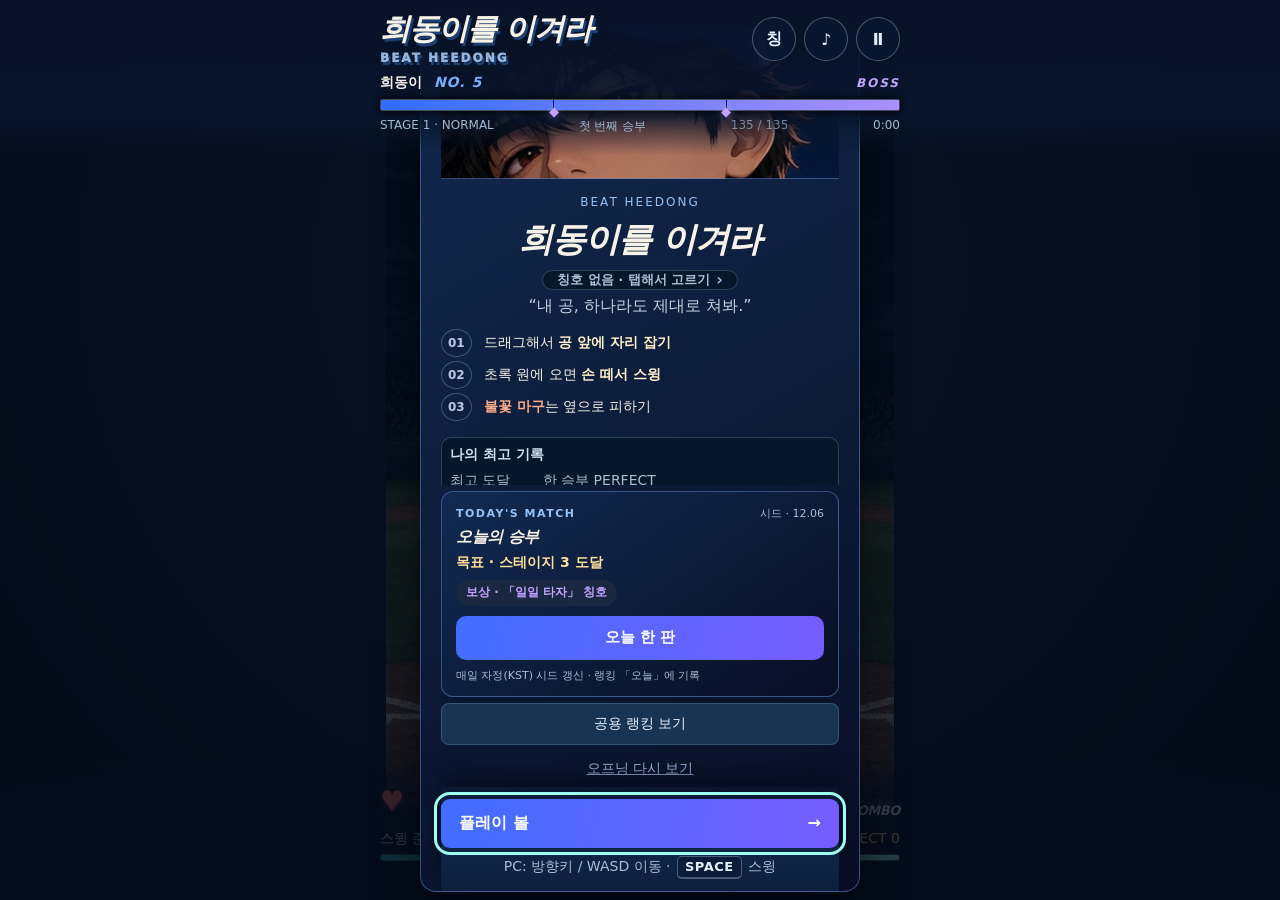
==== commit ac61996c: "feat: add boss phase HP chunks and banner" ====
--- a/index.html
+++ b/index.html
@@ -11,8 +11,8 @@
 <div class="cinematic-top"><span>BEAT HEEDONG · OPENING</span><button type="button" id="cinematic-skip">건너뛰기</button></div>
 <div class="cinematic-content"><video id="opening-video" playsinline preload="metadata" poster="storyboard.png" aria-label="희동이를 이겨라 15초 오프닝"></video><div class="cinematic-copy"><small id="cinematic-chapter"></small><h2 id="cinematic-line"></h2><p id="cinematic-sub"></p></div></div>
 <div class="cinematic-bottom"><div id="cinematic-progress" aria-label="장면 진행"></div><button type="button" id="cinematic-next">다음 장면 →</button></div></section>
-<header><div class="top"><div class="brand">희동이를 이겨라<small>BEAT HEEDONG</small></div><div class="controls"><button type="button" id="titles-open" aria-label="칭호 도감">칭</button><button id="sound" aria-label="효과음 끄기" aria-pressed="true">♪</button><button id="pause" aria-label="일시정지">Ⅱ</button></div></div><div class="boss-label"><span>희동이 <strong>NO. 5</strong></span><span class="boss-tag">BOSS</span></div><div class="bar"><i id="bossbar"></i></div><div class="meta"><span id="stage">STAGE 1 · NORMAL</span><span id="pitchcount">첫 번째 승부</span><span id="bossvalue">120 / 120</span><span id="clock">0:00</span></div></header>
-<div id="pitchcall" role="status"></div><div id="feedback" aria-live="polite"></div>
+<header><div class="top"><div class="brand">희동이를 이겨라<small>BEAT HEEDONG</small></div><div class="controls"><button type="button" id="titles-open" aria-label="칭호 도감">칭</button><button id="sound" aria-label="효과음 끄기" aria-pressed="true">♪</button><button id="pause" aria-label="일시정지">Ⅱ</button></div></div><div class="boss-label"><span>희동이 <strong>NO. 5</strong></span><span class="boss-tag">BOSS</span></div><div class="bar boss-phase-bar" id="bossbar" role="presentation"><span class="boss-chunk" data-chunk="1"><i></i></span><span class="boss-chunk" data-chunk="2"><i></i></span><span class="boss-chunk" data-chunk="3"><i></i></span><span class="boss-notch" style="left:33.333%" aria-hidden="true"></span><span class="boss-notch" style="left:66.666%" aria-hidden="true"></span></div><div class="meta"><span id="stage">STAGE 1 · NORMAL</span><span id="pitchcount">첫 번째 승부</span><span id="bossvalue">120 / 120</span><span id="clock">0:00</span></div></header>
+<div id="pitchcall" role="status"></div><div id="phase-banner" class="phase-banner" hidden aria-live="polite"><strong id="phase-banner-title">PHASE 2</strong><p id="phase-banner-line">희동이: …</p></div><div id="feedback" aria-live="polite"></div>
 <footer><div class="scoreline"><span id="hearts" aria-label="체력 3">♥ ♥ ♥</span><span id="combo"><b>0</b> COMBO</span></div><div class="readiness"><span id="ready">스윙 준비</span><span id="hits">PERFECT 0</span></div><div class="coolbar"><i id="cool"></i></div><p>드래그로 이동 <span>·</span> 손 떼면 스윙</p></footer>
 <section id="overlay"><div class="panel start-panel"><div class="panel-body"><div class="menu-art" role="img" aria-label="희동이 보스 클로즈업"></div><span class="eyebrow">BEAT HEEDONG</span><h1>희동이를 이겨라</h1><button type="button" id="title-chip" class="title-chip" aria-label="칭호 없음 · 도감 열기"><span class="title-chip-text">칭호 없음 · 탭해서 고르기</span><span class="title-chip-chevron" aria-hidden="true">›</span></button><p class="sub">“내 공, 하나라도 제대로 쳐봐.”</p><div class="rules"><p><b>01</b><span>드래그해서 <strong>공 앞에 자리 잡기</strong></span></p><p><b>02</b><span>초록 원에 오면 <strong>손 떼서 스윙</strong></span></p><p><b>03</b><span><strong class="red">불꽃 마구</strong>는 옆으로 피하기</span></p></div><div id="personal-records"></div><div id="daily-match"></div><button type="button" class="ranking-open" id="ranking-start">공용 랭킹 보기</button><button type="button" id="intro-replay" class="intro-replay">오프닝 다시 보기</button></div><div class="panel-cta"><button class="primary" id="start" disabled>구장 준비 중…</button><p id="loadnote" class="keyboard">PC: 방향키 / WASD 이동 · <kbd>SPACE</kbd> 스윙</p></div></div></section>
 </main><script src="engine.js"></script><script src="records.js"></script><script src="titles.js"></script><script src="daily.js"></script><script src="leaderboard.js"></script><script src="music.js"></script><script src="game.js"></script></body></html>
--- a/style.css
+++ b/style.css
@@ -184,3 +184,90 @@
 .secondary:hover,#to-menu:hover{border-color:#96C2F7;color:#E8F2FF;background:#122B52}
 #overlay .panel-cta .secondary,#overlay .panel-cta #to-menu{margin-top:8px}
 .daily-result-note.ok{border-radius:8px;padding:8px 10px;border:1px solid #9BFFE644;background:#0b2a2a66}
+
+/* Result panel polish v1 (design/refs/result-panel-polish-v1.md) */
+#overlay .panel:not(.start-panel){background:linear-gradient(150deg,#122B52f7,#080F25fc);border:1px solid #6087CA88;border-radius:14px;box-shadow:0 16px 40px #0009}
+#overlay .panel:not(.start-panel) .result-grid{gap:12px;margin:16px 0}
+#overlay .panel:not(.start-panel) .result-grid b{color:#FFE09A;text-shadow:0 0 12px #FFE09A44}
+#overlay .panel:not(.start-panel) .panel-cta{padding:12px 0 max(16px,env(safe-area-inset-bottom));gap:8px;display:flex;flex-direction:column}
+#overlay .panel:not(.start-panel) .panel-cta .primary,#overlay .panel:not(.start-panel) .panel-cta #retry,#overlay .panel:not(.start-panel) .panel-cta #continue-max{background:linear-gradient(100deg,#416EFF,#775CFF);color:#fff;border-radius:10px;box-shadow:0 8px 20px #416EFF44}
+#overlay .panel:not(.start-panel) .panel-cta .secondary,#overlay .panel:not(.start-panel) .panel-cta #to-menu{margin-top:8px}
+
+/* Result polish follow-up: no nested scrollbar look on records */
+.personal-records{overflow:visible;max-height:none}
+#overlay .panel:not(.start-panel) .panel-body .personal-records{overflow:visible}
+#overlay .panel-body{scrollbar-width:thin}
+#overlay .panel-body::-webkit-scrollbar{width:6px}
+#overlay .panel-body::-webkit-scrollbar-thumb{background:#6087CA55;border-radius:4px}
+
+/* P2 QA: kill start-panel horizontal scrollbar (menu-art bleed / records grid) */
+#overlay .panel-body{overflow-x:hidden;overflow-y:auto;max-width:100%}
+#personal-records,.personal-records{max-width:100%;box-sizing:border-box;overflow-x:hidden}
+.record-values{width:100%;min-width:0;grid-template-columns:minmax(0,1fr) minmax(0,1fr)}
+.record-values>span{min-width:0;overflow-wrap:anywhere;word-break:keep-all}
+.start-panel .menu-art,.panel-body .result-art{max-width:none}
+
+/* META HUD polish v1 — equipped chip trophy mark */
+.title-chip.equipped::before{content:'🏆';font-size:13px;line-height:1;margin-right:2px}
+.ranking-dialog .ranking-tabs{border:1px solid #6087CA55}
+.daily-card{box-shadow:0 8px 20px #030b1944}
+
+/* QA P2: kill horizontal scrollbar on personal-records */
+.personal-records,.personal-records *{max-width:100%;box-sizing:border-box}
+.personal-records{overflow-x:hidden;overflow-y:visible}
+.record-values{display:flex;flex-wrap:wrap;gap:6px 12px;overflow:visible;min-width:0}
+.record-values span{min-width:0;overflow-wrap:anywhere;word-break:keep-all}
+.start-panel .personal-records{overflow-x:hidden}
+
+/* Titles book cards polish v1 */
+.titles-dialog{background:#0B1E35;border:1px solid #7897B8;border-radius:16px}
+.title-card.locked .title-card-cond{color:#7A8FA8}
+.title-card.unlocked:not(.equipped){border-color:#FFE09A44}
+.title-card-action{border-color:#FFE09A88}
+.title-card.equipped{box-shadow:0 0 14px #FFE09A55}
+.titles-grid{gap:10px}
+
+/* Fail-line review card v1 (design/refs/fail-line-card-v1.md) — stats only, no Early/Late */
+.fail-line-card{margin:10px 0 8px;padding:12px 12px 10px;border-radius:12px;border:1px solid rgba(255,255,255,.12);background:#0a0e14;text-align:left;box-shadow:inset 0 1px 0 rgba(255,255,255,.04)}
+.fail-line-head{display:flex;align-items:center;justify-content:space-between;gap:8px;margin-bottom:10px;padding-bottom:8px;border-bottom:1px solid rgba(255,255,255,.06)}
+.fail-line-title{font-size:13px;font-weight:800;color:#f7f3e8;letter-spacing:-.2px}
+.fail-line-mark{color:#64ffda;font-size:12px;line-height:1;opacity:.9}
+.fail-line-stats{display:flex;flex-wrap:wrap;align-items:center;gap:6px 4px}
+.fail-line-sep{color:#7a8fa8;font-size:12px;font-weight:700;padding:0 2px}
+.fail-chip{display:inline-flex;align-items:center;gap:4px;padding:5px 10px;border-radius:999px;font-size:12px;font-weight:800;letter-spacing:-.2px;background:#05080e;border:1px solid #5a6b7e;color:#e8f2ff;white-space:nowrap}
+.fail-chip-fire{border-color:#FF5A2A;color:#FFC9A8;box-shadow:0 0 10px #FF5A2A22}
+.fail-chip-perfect{border-color:#64ffda;color:#b8fff0;box-shadow:0 0 10px #64ffda22}
+.fail-chip-miss{border-color:#ff7a6e;color:#ffc4bc;box-shadow:0 0 10px #ff7a6e18}
+.fail-line-tip{display:flex;align-items:flex-start;gap:6px;margin:10px 0 0;padding-top:8px;border-top:1px solid rgba(255,255,255,.06);font-size:12px;line-height:1.45;color:#c8d6e8}
+.fail-line-tip-icon{flex:0 0 auto;line-height:1.2}
+#overlay .panel:not(.start-panel) .fail-line-card{max-width:100%;box-sizing:border-box}
+
+/* P1: boss phase HP chunks + stem banner (design/refs/phase-hp-chunks-v1.md, boss-phase-banner-v1.md) */
+.boss-phase-bar{display:flex;align-items:stretch;gap:0;position:relative;height:12px;overflow:visible;border:1px solid #c7ddf355;border-radius:3px;background:#040812e6;box-shadow:0 0 8px #000,inset 0 0 0 1px #08132988}
+.boss-phase-bar .boss-chunk{flex:1 1 0;position:relative;overflow:hidden;min-width:0;background:#050810;border-right:1px solid #1a274488}
+.boss-phase-bar .boss-chunk[data-chunk="3"]{border-right:0}
+.boss-phase-bar .boss-chunk i{display:block;height:100%;width:100%;margin:0;border:0;border-radius:0;background-image:linear-gradient(90deg,#316DFF,#AB90FF);background-size:300% 100%;box-shadow:0 0 10px #316DFF55;transition:width .12s ease-out}
+.boss-phase-bar .boss-chunk[data-chunk="1"] i{background-position:0% 0}
+.boss-phase-bar .boss-chunk[data-chunk="2"] i{background-position:50% 0}
+.boss-phase-bar .boss-chunk[data-chunk="3"] i{background-position:100% 0}
+.boss-phase-bar .boss-chunk.empty{background:
+  linear-gradient(125deg,transparent 42%,#2a3348 43%,#2a3348 45%,transparent 46%),
+  linear-gradient(55deg,transparent 48%,#1c2436 49%,#1c2436 51%,transparent 52%),
+  linear-gradient(160deg,transparent 30%,#252e42 31%,#252e42 32.5%,transparent 33.5%),
+  #050810}
+.boss-phase-bar .boss-chunk.empty i{width:0!important;box-shadow:none;transition:none}
+.boss-phase-bar .boss-chunk.flash::after{content:"";position:absolute;inset:0;background:linear-gradient(90deg,#FFFFFF,#FF986E,#FFFFFF00);animation:chunk-break-flash .38s ease-out forwards;pointer-events:none;z-index:2}
+@keyframes chunk-break-flash{0%{opacity:1;mix-blend-mode:screen}40%{opacity:.95}100%{opacity:0}}
+.boss-notch{position:absolute;bottom:-6px;width:7px;height:7px;background:#C3A4FF;transform:translateX(-50%) rotate(45deg);box-shadow:0 0 8px #C3A4FF99;pointer-events:none;z-index:1}
+.phase-banner{position:absolute;top:max(12%,calc(env(safe-area-inset-top) + 72px));left:50%;transform:translateX(-50%) translateY(-6px);z-index:6;width:min(92%,360px);padding:14px 18px 12px;text-align:center;pointer-events:none;border-radius:10px;background:linear-gradient(180deg,#081329f2,#0a1830e8);border:1px solid #FFE09A88;box-shadow:0 0 0 1px #FF986E44,0 12px 28px #000a,inset 0 1px 0 #FFE09A22;backdrop-filter:blur(10px);opacity:0;visibility:hidden;transition:opacity .18s ease,transform .18s ease,visibility 0s linear .18s}
+.phase-banner.show{opacity:1;visibility:visible;transform:translateX(-50%) translateY(0);transition:opacity .18s ease,transform .18s ease,visibility 0s}
+.phase-banner[hidden]{display:none}
+.phase-banner.show[hidden]{display:block}
+#phase-banner-title{display:block;font-size:clamp(22px,6vw,28px);font-weight:1000;font-style:italic;letter-spacing:1px;color:#FFE09A;text-shadow:0 0 18px #FF986E66,0 2px 0 #081329;line-height:1.1}
+#phase-banner-line{margin:8px 0 0;font-size:13px;font-weight:700;color:#F7F3E8;letter-spacing:-.2px;text-shadow:0 1px 4px #000}
+#phase-banner-line::before,#phase-banner-line::after{content:" ✦ ";color:#FFE09A;font-size:11px}
+@media(prefers-reduced-motion:reduce){
+ .boss-phase-bar .boss-chunk i{transition:none}
+ .boss-phase-bar .boss-chunk.flash::after{animation:none;opacity:0}
+ .phase-banner{transition:none}
+}
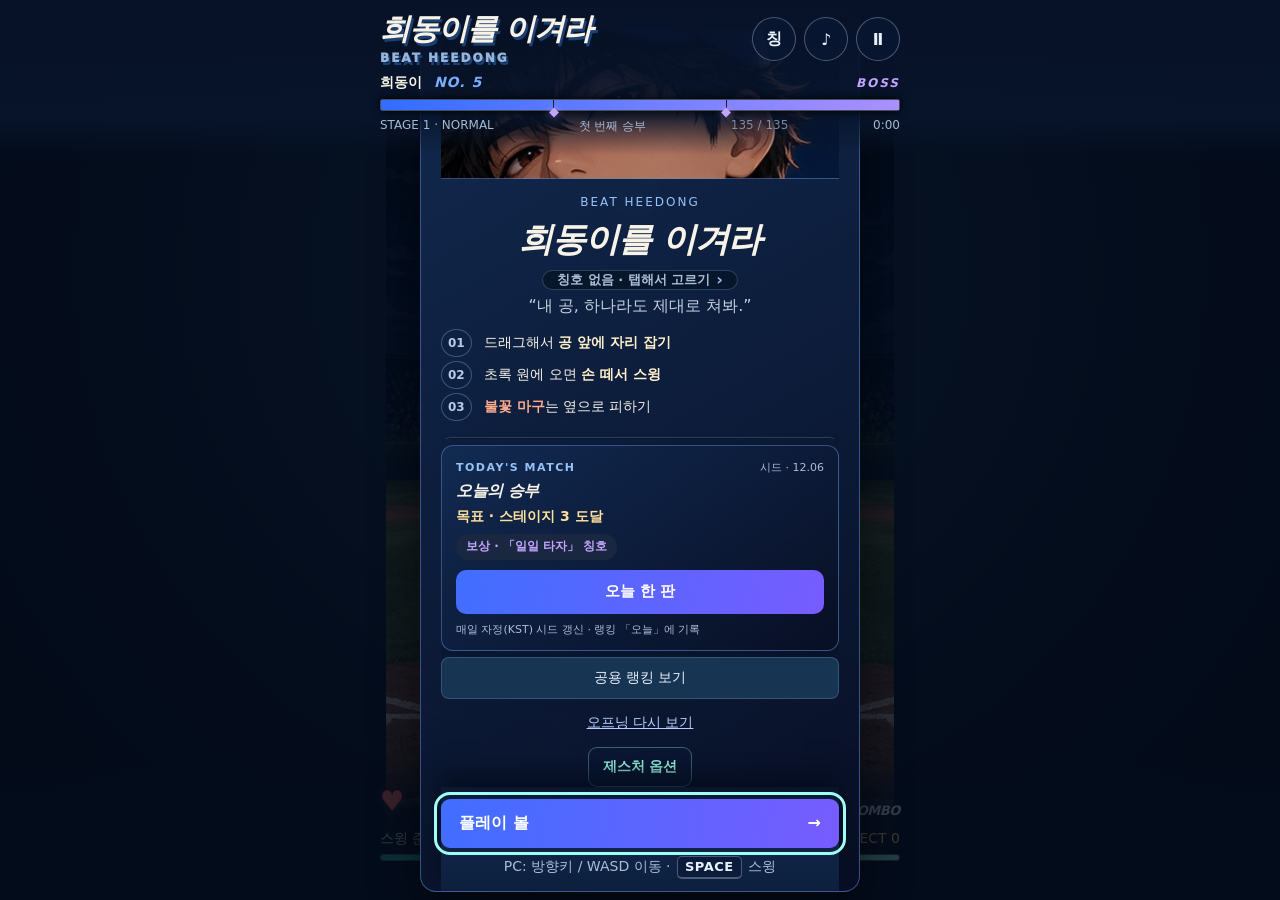
==== commit 685d0e6f: "feat: add optional hold-lock aim assist" ====
--- a/index.html
+++ b/index.html
@@ -14,5 +14,5 @@
 <header><div class="top"><div class="brand">희동이를 이겨라<small>BEAT HEEDONG</small></div><div class="controls"><button type="button" id="titles-open" aria-label="칭호 도감">칭</button><button id="sound" aria-label="효과음 끄기" aria-pressed="true">♪</button><button id="pause" aria-label="일시정지">Ⅱ</button></div></div><div class="boss-label"><span>희동이 <strong>NO. 5</strong></span><span class="boss-tag">BOSS</span></div><div class="bar boss-phase-bar" id="bossbar" role="presentation"><span class="boss-chunk" data-chunk="1"><i></i></span><span class="boss-chunk" data-chunk="2"><i></i></span><span class="boss-chunk" data-chunk="3"><i></i></span><span class="boss-notch" style="left:33.333%" aria-hidden="true"></span><span class="boss-notch" style="left:66.666%" aria-hidden="true"></span></div><div class="meta"><span id="stage">STAGE 1 · NORMAL</span><span id="pitchcount">첫 번째 승부</span><span id="bossvalue">120 / 120</span><span id="clock">0:00</span></div></header>
 <div id="pitchcall" role="status"></div><div id="phase-banner" class="phase-banner" hidden aria-live="polite"><strong id="phase-banner-title">PHASE 2</strong><p id="phase-banner-line">희동이: …</p></div><div id="feedback" aria-live="polite"></div>
 <footer><div class="scoreline"><span id="hearts" aria-label="체력 3">♥ ♥ ♥</span><span id="combo"><b>0</b> COMBO</span></div><div class="readiness"><span id="ready">스윙 준비</span><span id="hits">PERFECT 0</span></div><div class="coolbar"><i id="cool"></i></div><p>드래그로 이동 <span>·</span> 손 떼면 스윙</p></footer>
-<section id="overlay"><div class="panel start-panel"><div class="panel-body"><div class="menu-art" role="img" aria-label="희동이 보스 클로즈업"></div><span class="eyebrow">BEAT HEEDONG</span><h1>희동이를 이겨라</h1><button type="button" id="title-chip" class="title-chip" aria-label="칭호 없음 · 도감 열기"><span class="title-chip-text">칭호 없음 · 탭해서 고르기</span><span class="title-chip-chevron" aria-hidden="true">›</span></button><p class="sub">“내 공, 하나라도 제대로 쳐봐.”</p><div class="rules"><p><b>01</b><span>드래그해서 <strong>공 앞에 자리 잡기</strong></span></p><p><b>02</b><span>초록 원에 오면 <strong>손 떼서 스윙</strong></span></p><p><b>03</b><span><strong class="red">불꽃 마구</strong>는 옆으로 피하기</span></p></div><div id="personal-records"></div><div id="daily-match"></div><button type="button" class="ranking-open" id="ranking-start">공용 랭킹 보기</button><button type="button" id="intro-replay" class="intro-replay">오프닝 다시 보기</button></div><div class="panel-cta"><button class="primary" id="start" disabled>구장 준비 중…</button><p id="loadnote" class="keyboard">PC: 방향키 / WASD 이동 · <kbd>SPACE</kbd> 스윙</p></div></div></section>
+<section id="overlay"><div class="panel start-panel"><div class="panel-body"><div class="menu-art" role="img" aria-label="희동이 보스 클로즈업"></div><span class="eyebrow">BEAT HEEDONG</span><h1>희동이를 이겨라</h1><button type="button" id="title-chip" class="title-chip" aria-label="칭호 없음 · 도감 열기"><span class="title-chip-text">칭호 없음 · 탭해서 고르기</span><span class="title-chip-chevron" aria-hidden="true">›</span></button><p class="sub">“내 공, 하나라도 제대로 쳐봐.”</p><div class="rules"><p><b>01</b><span>드래그해서 <strong>공 앞에 자리 잡기</strong></span></p><p><b>02</b><span>초록 원에 오면 <strong>손 떼서 스윙</strong></span></p><p><b>03</b><span><strong class="red">불꽃 마구</strong>는 옆으로 피하기</span></p></div><div id="personal-records"></div><div id="daily-match"></div><button type="button" class="ranking-open" id="ranking-start">공용 랭킹 보기</button><button type="button" id="intro-replay" class="intro-replay">오프닝 다시 보기</button><button type="button" class="gesture-opts-open" id="gesture-opts-start">제스처 옵션</button></div><div class="panel-cta"><button class="primary" id="start" disabled>구장 준비 중…</button><p id="loadnote" class="keyboard">PC: 방향키 / WASD 이동 · <kbd>SPACE</kbd> 스윙</p></div></div></section>
 </main><script src="engine.js"></script><script src="records.js"></script><script src="titles.js"></script><script src="daily.js"></script><script src="leaderboard.js"></script><script src="music.js"></script><script src="game.js"></script></body></html>
--- a/style.css
+++ b/style.css
@@ -271,3 +271,174 @@
  .boss-phase-bar .boss-chunk.flash::after{animation:none;opacity:0}
  .phase-banner{transition:none}
 }
+
+/* Inning-stop soft exit CTA v1 (design/refs/inning-stop-cta-v1.md) */
+#overlay.inning-stop-overlay{
+ align-items:center;
+ justify-content:center;
+ padding:24px 20px max(24px,env(safe-area-inset-bottom));
+ background:#081329b8;
+ backdrop-filter:blur(8px);
+ -webkit-backdrop-filter:blur(8px);
+}
+#overlay .panel.inning-stop{
+ width:min(100%,340px);
+ max-height:none;
+ margin:auto;
+ padding:26px 20px 20px;
+ border-radius:22px;
+ background:linear-gradient(155deg,#122b52c9,#081329e6 70%);
+ border:1px solid #A8C8E866;
+ box-shadow:0 18px 48px #000a,inset 0 1px 0 #ffffff22;
+ backdrop-filter:blur(18px);
+ -webkit-backdrop-filter:blur(18px);
+ display:block;
+ overflow:visible;
+ text-align:center;
+}
+#overlay .panel.inning-stop .panel-body,
+#overlay .panel.inning-stop .inning-stop-body{
+ overflow:visible;
+ flex:none;
+ min-height:0;
+ padding:0;
+}
+.inning-stop-eyebrow{
+ display:flex;
+ align-items:center;
+ justify-content:center;
+ gap:8px;
+ margin:0 0 16px;
+ color:#F7F3E8;
+}
+.inning-stop-rule{
+ flex:1 1 36px;
+ max-width:56px;
+ height:1px;
+ background:linear-gradient(90deg,transparent,#F7F3E855 20%,#F7F3E855 80%,transparent);
+ position:relative;
+}
+.inning-stop-rule::after{
+ content:"";
+ position:absolute;
+ top:50%;
+ width:5px;height:5px;
+ background:#F7F3E8;
+ transform:translateY(-50%) rotate(45deg);
+ opacity:.7;
+}
+.inning-stop-rule:first-child::after{right:-2px}
+.inning-stop-rule:last-child::after{left:-2px}
+.inning-stop-mark{
+ font-size:18px;
+ line-height:1;
+ filter:drop-shadow(0 1px 2px #0008);
+}
+.inning-stop-label{
+ font-size:13px;
+ font-weight:800;
+ letter-spacing:1.5px;
+ white-space:nowrap;
+}
+.inning-stop-q{
+ margin:0 0 8px;
+ font-size:clamp(24px,6.5vw,30px);
+ font-weight:1000;
+ font-style:normal;
+ letter-spacing:-.8px;
+ line-height:1.25;
+ color:#F7F3E8;
+ text-shadow:0 2px 8px #0006;
+}
+.inning-stop-tag{
+ margin:0 0 4px;
+ font-size:10px;
+ font-weight:700;
+ letter-spacing:2px;
+ color:#7BA3D4;
+ opacity:.85;
+}
+.inning-stop-cta{
+ display:flex;
+ gap:10px;
+ margin-top:20px;
+ align-items:stretch;
+}
+.inning-stop-quit,
+.inning-stop-more{
+ flex:1 1 0;
+ min-height:48px;
+ border-radius:999px;
+ font:inherit;
+ font-size:15px;
+ font-weight:900;
+ cursor:pointer;
+ padding:12px 14px;
+ display:flex;
+ align-items:center;
+ justify-content:center;
+}
+.inning-stop-quit{
+ border:1.5px solid #FF986E;
+ background:transparent;
+ color:#FF986E;
+ box-shadow:none;
+}
+.inning-stop-quit:hover{background:#FF986E18;border-color:#FFB08A;color:#FFB08A}
+.inning-stop-more{
+ border:0;
+ background:#FFE09A;
+ color:#081329;
+ box-shadow:0 8px 20px #FFE09A33;
+}
+.inning-stop-more:hover{filter:brightness(1.05)}
+#overlay .panel.inning-stop .inning-stop-cta .inning-stop-quit,
+#overlay .panel.inning-stop .inning-stop-cta .inning-stop-more{margin:0;width:auto}
+@media(prefers-reduced-motion:reduce){
+ #overlay.inning-stop-overlay{backdrop-filter:none;-webkit-backdrop-filter:none}
+}
+
+/* Gesture options panel + hold-lock assist (design/screens/gesture-options-ui-v1) */
+.gesture-opts-open{
+ display:block;margin:6px auto 0;border:1px solid #9BFFE655;background:#0b1936a0;color:#9BFFE6;
+ border-radius:9px;min-height:40px;padding:8px 14px;font:inherit;font-size:14px;font-weight:800;cursor:pointer;
+}
+.gesture-opts-open:hover{border-color:#9BFFE6;background:#122B52;color:#E8F2FF}
+#overlay .panel.gesture-opts{
+ border-color:#9BFFE655;background:linear-gradient(150deg,#0d1a2ef8,#081329fc);
+ box-shadow:0 16px 40px #000a,0 0 0 1px #9BFFE622;
+}
+.gesture-opts-body{text-align:left}
+.gesture-opts-head{display:flex;align-items:flex-start;gap:10px;margin-bottom:14px}
+.gesture-opts-icon{
+ flex:0 0 auto;width:36px;height:36px;border-radius:10px;display:grid;place-items:center;
+ background:#9BFFE622;border:1px solid #9BFFE655;color:#9BFFE6;font-size:18px;
+}
+.gesture-opts-title{font-size:clamp(22px,6vw,28px);margin:4px 0 0;letter-spacing:-1px;font-style:italic}
+.gesture-opts-close{
+ margin-left:auto;width:40px;height:40px;border-radius:10px;border:1px solid #9BFFE655;
+ background:#0b1936a0;color:#9BFFE6;font-size:22px;line-height:1;font-weight:800;cursor:pointer;
+}
+.gesture-opts-close:hover{background:#122B52}
+.gesture-opt-list{display:flex;flex-direction:column;gap:10px;margin:4px 0 12px}
+.gesture-opt-row{
+ display:flex;align-items:center;justify-content:space-between;gap:12px;
+ padding:12px 14px;border-radius:12px;border:1px solid #6087CA55;background:#081329cc;
+}
+.gesture-opt-label{font-size:14px;font-weight:800;color:#F7F3E8;letter-spacing:-.2px}
+.gesture-toggle{
+ position:relative;flex:0 0 auto;min-width:76px;height:32px;padding:0 10px 0 36px;border:0;border-radius:999px;
+ background:#334361;color:#c4d4ec;font:inherit;font-size:11px;font-weight:900;letter-spacing:.5px;cursor:pointer;
+}
+.gesture-toggle.is-on{background:#9BFFE6;color:#081329;padding:0 36px 0 10px}
+.gesture-toggle-knob{
+ position:absolute;top:4px;left:4px;width:24px;height:24px;border-radius:50%;background:#F7F3E8;
+ box-shadow:0 2px 6px #0006;transition:left .15s ease;
+}
+.gesture-toggle.is-on .gesture-toggle-knob{left:calc(100% - 28px)}
+.gesture-toggle-text{position:relative;z-index:1}
+.gesture-opts-hint{margin:0;font-size:12px;color:#AABED8;line-height:1.45}
+#overlay .panel.gesture-opts .panel-cta .primary{
+ background:linear-gradient(100deg,#9BFFE6,#7BE8D4);color:#081329;
+}
+#overlay .panel-cta #gesture-opts{margin-top:8px}
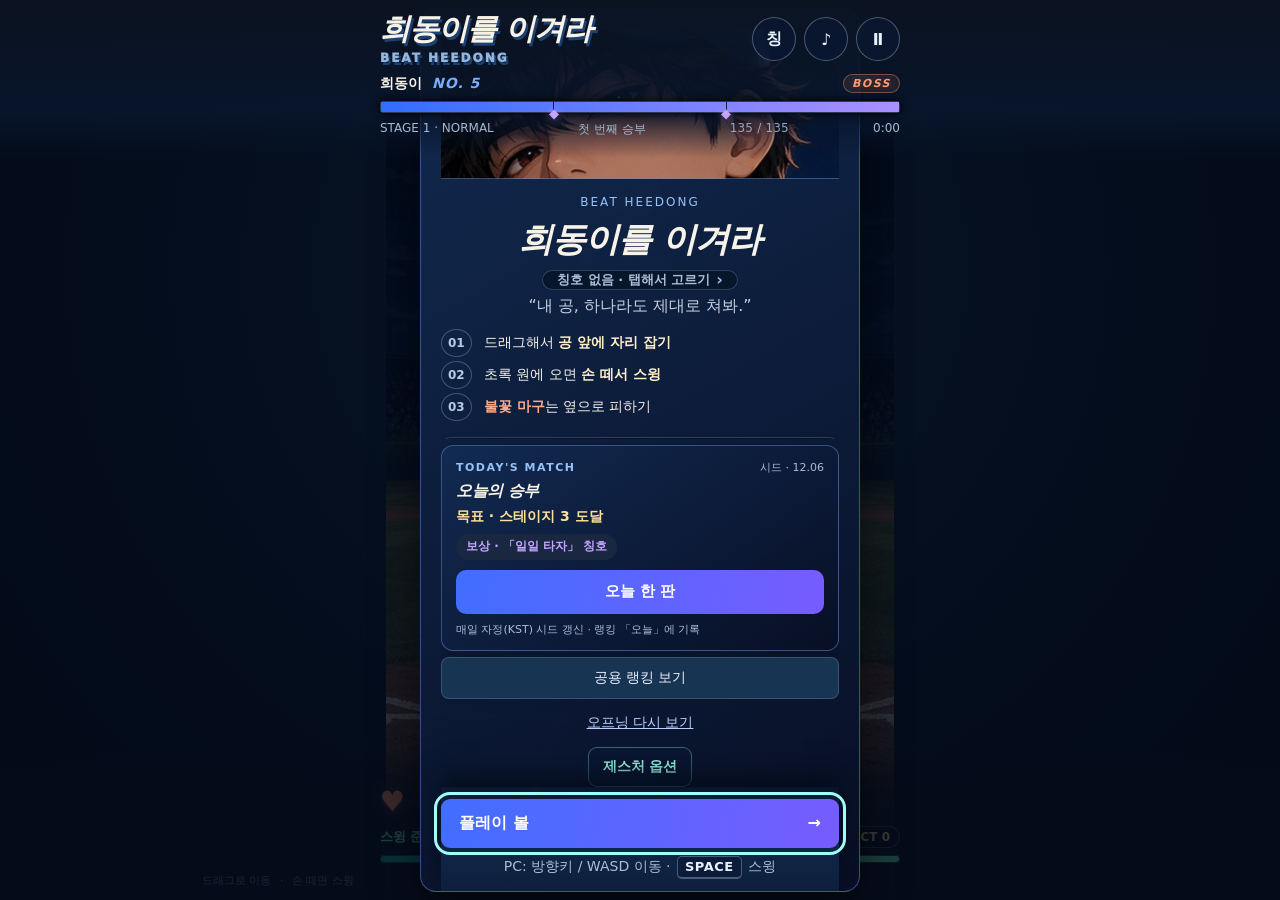
==== commit 4d4813c6: "ui: polish play HUD contrast and spacing" ====
--- a/index.html
+++ b/index.html
@@ -13,6 +13,6 @@
 <div class="cinematic-bottom"><div id="cinematic-progress" aria-label="장면 진행"></div><button type="button" id="cinematic-next">다음 장면 →</button></div></section>
 <header><div class="top"><div class="brand">희동이를 이겨라<small>BEAT HEEDONG</small></div><div class="controls"><button type="button" id="titles-open" aria-label="칭호 도감">칭</button><button id="sound" aria-label="효과음 끄기" aria-pressed="true">♪</button><button id="pause" aria-label="일시정지">Ⅱ</button></div></div><div class="boss-label"><span>희동이 <strong>NO. 5</strong></span><span class="boss-tag">BOSS</span></div><div class="bar boss-phase-bar" id="bossbar" role="presentation"><span class="boss-chunk" data-chunk="1"><i></i></span><span class="boss-chunk" data-chunk="2"><i></i></span><span class="boss-chunk" data-chunk="3"><i></i></span><span class="boss-notch" style="left:33.333%" aria-hidden="true"></span><span class="boss-notch" style="left:66.666%" aria-hidden="true"></span></div><div class="meta"><span id="stage">STAGE 1 · NORMAL</span><span id="pitchcount">첫 번째 승부</span><span id="bossvalue">120 / 120</span><span id="clock">0:00</span></div></header>
 <div id="pitchcall" role="status"></div><div id="phase-banner" class="phase-banner" hidden aria-live="polite"><strong id="phase-banner-title">PHASE 2</strong><p id="phase-banner-line">희동이: …</p></div><div id="feedback" aria-live="polite"></div>
-<footer><div class="scoreline"><span id="hearts" aria-label="체력 3">♥ ♥ ♥</span><span id="combo"><b>0</b> COMBO</span></div><div class="readiness"><span id="ready">스윙 준비</span><span id="hits">PERFECT 0</span></div><div class="coolbar"><i id="cool"></i></div><p>드래그로 이동 <span>·</span> 손 떼면 스윙</p></footer>
+<footer><div class="scoreline"><div class="score-cluster"><span id="hearts" aria-label="체력 3">♥ ♥ ♥</span><span id="combo"><b>0</b> COMBO</span></div></div><div class="readiness"><span id="ready">스윙 준비</span><span id="hits">PERFECT 0</span></div><div class="coolbar"><i id="cool"></i></div><p>드래그로 이동 <span>·</span> 손 떼면 스윙</p></footer>
 <section id="overlay"><div class="panel start-panel"><div class="panel-body"><div class="menu-art" role="img" aria-label="희동이 보스 클로즈업"></div><span class="eyebrow">BEAT HEEDONG</span><h1>희동이를 이겨라</h1><button type="button" id="title-chip" class="title-chip" aria-label="칭호 없음 · 도감 열기"><span class="title-chip-text">칭호 없음 · 탭해서 고르기</span><span class="title-chip-chevron" aria-hidden="true">›</span></button><p class="sub">“내 공, 하나라도 제대로 쳐봐.”</p><div class="rules"><p><b>01</b><span>드래그해서 <strong>공 앞에 자리 잡기</strong></span></p><p><b>02</b><span>초록 원에 오면 <strong>손 떼서 스윙</strong></span></p><p><b>03</b><span><strong class="red">불꽃 마구</strong>는 옆으로 피하기</span></p></div><div id="personal-records"></div><div id="daily-match"></div><button type="button" class="ranking-open" id="ranking-start">공용 랭킹 보기</button><button type="button" id="intro-replay" class="intro-replay">오프닝 다시 보기</button><button type="button" class="gesture-opts-open" id="gesture-opts-start">제스처 옵션</button></div><div class="panel-cta"><button class="primary" id="start" disabled>구장 준비 중…</button><p id="loadnote" class="keyboard">PC: 방향키 / WASD 이동 · <kbd>SPACE</kbd> 스윙</p></div></div></section>
 </main><script src="engine.js"></script><script src="records.js"></script><script src="titles.js"></script><script src="daily.js"></script><script src="leaderboard.js"></script><script src="music.js"></script><script src="game.js"></script></body></html>
--- a/style.css
+++ b/style.css
@@ -442,3 +442,36 @@
  background:linear-gradient(100deg,#9BFFE6,#7BE8D4);color:#081329;
 }
 #overlay .panel-cta #gesture-opts{margin-top:8px}
+
+
+/* Play HUD polish v1 (design/refs/play-hud-polish-v1.md) — contrast/spacing only; no XP/coins */
+header{background:linear-gradient(#0B1320f5,#08152ce0 72%,transparent)}
+.boss-label{margin:0 0 8px;gap:8px}
+.boss-label>span:first-child{font-weight:800;color:#F7F3E8;letter-spacing:-.2px}
+.boss-label strong{color:#79aeff;font-style:italic;margin-left:6px;letter-spacing:1px}
+.boss-tag{font-size:11px;font-weight:900;font-style:italic;letter-spacing:1.5px;color:#FF986E;padding:2px 8px;border:1px solid #FF986E66;border-radius:999px;background:#FF986E18;text-shadow:0 0 10px #FF986E44}
+.boss-phase-bar,.bar{height:12px;border-color:#2D3757;background:#040812e8}
+.meta{margin-top:8px;color:#A4B9D1;font-variant-numeric:tabular-nums}
+#bossvalue{opacity:.88;font-variant-numeric:tabular-nums;font-feature-settings:"tnum";letter-spacing:.2px}
+footer{background:linear-gradient(transparent,#0B1320e8 32%,#0B1320fc)}
+.scoreline{display:flex;justify-content:flex-start;align-items:flex-end;margin-bottom:10px;min-height:48px;height:auto}
+.score-cluster{display:flex;align-items:flex-end;gap:14px;flex-wrap:wrap}
+#hearts{font-size:28px;letter-spacing:4px;color:#FF986E;text-shadow:0 2px 1px #7d2433,0 0 16px #FF986E55;line-height:1}
+#combo{font-size:13px;font-weight:900;font-style:italic;letter-spacing:-.3px;color:#FFE597;line-height:1;padding-bottom:2px}
+#combo b{font-size:42px;line-height:1;color:#FFE597;margin-right:4px;text-shadow:1px 2px #c36828,0 0 14px #FFE59733;font-variant-numeric:tabular-nums}
+.readiness{display:flex;justify-content:space-between;align-items:center;margin-bottom:7px;font-size:13px;color:#bddef2}
+#ready{color:#7DFFC1;font-weight:800;letter-spacing:-.2px;text-shadow:0 0 10px #7DFFC133}
+#hits{font-size:12px;font-weight:800;color:#FFE09A;font-variant-numeric:tabular-nums;padding:3px 9px;border-radius:999px;border:1px solid #FFE09A44;background:#08132999}
+.coolbar{height:8px;border:1px solid #7DFFC144;border-radius:999px;background:#071122;box-shadow:inset 0 0 0 1px #0B132088}
+.coolbar i{background:linear-gradient(90deg,#25b9b0,#7DFFC1);box-shadow:0 0 10px #7DFFC144}
+footer>p{font-size:11px;color:#7191aa;margin:10px 0 0;opacity:.9}
+.controls button{width:44px;height:44px;min-width:44px;min-height:44px}
+@media(max-height:690px){
+ .scoreline{min-height:36px}
+ #combo b{font-size:34px}
+ #hearts{font-size:24px}
+ .score-cluster{gap:10px}
+}
+@media(prefers-reduced-motion:reduce){
+ .coolbar i,.boss-phase-bar .boss-chunk i{transition:none}
+}
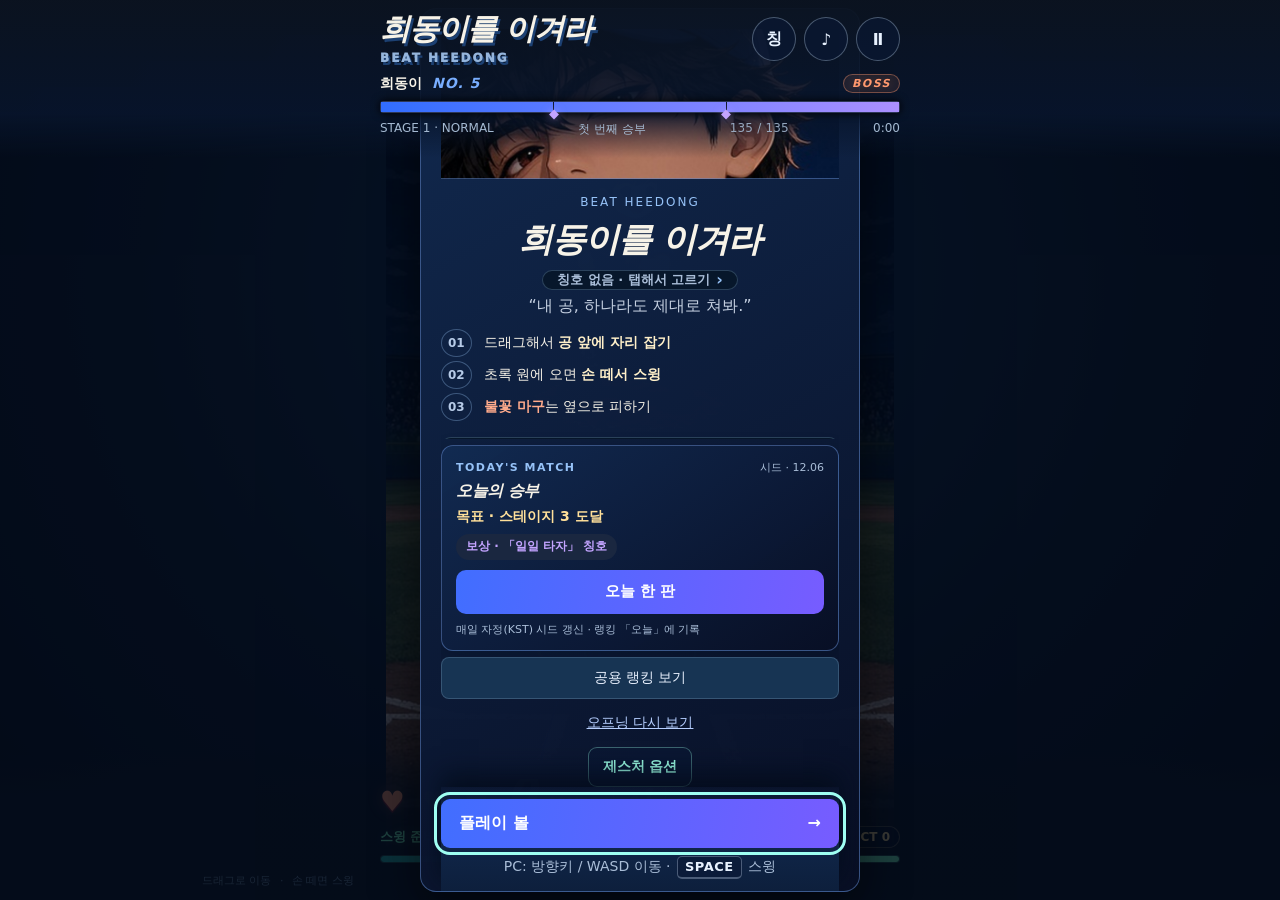
==== commit 171887cf: "ui: combo mult chip motion v1" ====
--- a/index.html
+++ b/index.html
@@ -13,6 +13,6 @@
 <div class="cinematic-bottom"><div id="cinematic-progress" aria-label="장면 진행"></div><button type="button" id="cinematic-next">다음 장면 →</button></div></section>
 <header><div class="top"><div class="brand">희동이를 이겨라<small>BEAT HEEDONG</small></div><div class="controls"><button type="button" id="titles-open" aria-label="칭호 도감">칭</button><button id="sound" aria-label="효과음 끄기" aria-pressed="true">♪</button><button id="pause" aria-label="일시정지">Ⅱ</button></div></div><div class="boss-label"><span>희동이 <strong>NO. 5</strong></span><span class="boss-tag">BOSS</span></div><div class="bar boss-phase-bar" id="bossbar" role="presentation"><span class="boss-chunk" data-chunk="1"><i></i></span><span class="boss-chunk" data-chunk="2"><i></i></span><span class="boss-chunk" data-chunk="3"><i></i></span><span class="boss-notch" style="left:33.333%" aria-hidden="true"></span><span class="boss-notch" style="left:66.666%" aria-hidden="true"></span></div><div class="meta"><span id="stage">STAGE 1 · NORMAL</span><span id="pitchcount">첫 번째 승부</span><span id="bossvalue">120 / 120</span><span id="clock">0:00</span></div></header>
 <div id="pitchcall" role="status"></div><div id="phase-banner" class="phase-banner" hidden aria-live="polite"><strong id="phase-banner-title">PHASE 2</strong><p id="phase-banner-line">희동이: …</p></div><div id="feedback" aria-live="polite"></div>
-<footer><div class="scoreline"><div class="score-cluster"><span id="hearts" aria-label="체력 3">♥ ♥ ♥</span><span id="combo"><b>0</b> COMBO</span></div></div><div class="readiness"><span id="ready">스윙 준비</span><span id="hits">PERFECT 0</span></div><div class="coolbar"><i id="cool"></i></div><p>드래그로 이동 <span>·</span> 손 떼면 스윙</p></footer>
+<footer><div class="scoreline"><div class="score-cluster"><span id="hearts" aria-label="체력 3">♥ ♥ ♥</span><span id="combo"><b>0</b> COMBO</span><span id="combo-mult-chip" class="combo-mult-chip" data-state="idle" aria-label="연타 배율 ×1"><span class="combo-mult-ghost" aria-hidden="true"></span><span class="combo-mult-val">×1</span><span class="combo-mult-sparks" aria-hidden="true"><i></i><i></i><i></i></span></span></div></div><div class="readiness"><span id="ready">스윙 준비</span><span id="hits">PERFECT 0</span></div><div class="coolbar"><i id="cool"></i></div><p>드래그로 이동 <span>·</span> 손 떼면 스윙</p></footer>
 <section id="overlay"><div class="panel start-panel"><div class="panel-body"><div class="menu-art" role="img" aria-label="희동이 보스 클로즈업"></div><span class="eyebrow">BEAT HEEDONG</span><h1>희동이를 이겨라</h1><button type="button" id="title-chip" class="title-chip" aria-label="칭호 없음 · 도감 열기"><span class="title-chip-text">칭호 없음 · 탭해서 고르기</span><span class="title-chip-chevron" aria-hidden="true">›</span></button><p class="sub">“내 공, 하나라도 제대로 쳐봐.”</p><div class="rules"><p><b>01</b><span>드래그해서 <strong>공 앞에 자리 잡기</strong></span></p><p><b>02</b><span>초록 원에 오면 <strong>손 떼서 스윙</strong></span></p><p><b>03</b><span><strong class="red">불꽃 마구</strong>는 옆으로 피하기</span></p></div><div id="personal-records"></div><div id="daily-match"></div><button type="button" class="ranking-open" id="ranking-start">공용 랭킹 보기</button><button type="button" id="intro-replay" class="intro-replay">오프닝 다시 보기</button><button type="button" class="gesture-opts-open" id="gesture-opts-start">제스처 옵션</button></div><div class="panel-cta"><button class="primary" id="start" disabled>구장 준비 중…</button><p id="loadnote" class="keyboard">PC: 방향키 / WASD 이동 · <kbd>SPACE</kbd> 스윙</p></div></div></section>
 </main><script src="engine.js"></script><script src="records.js"></script><script src="titles.js"></script><script src="daily.js"></script><script src="leaderboard.js"></script><script src="music.js"></script><script src="game.js"></script></body></html>
--- a/style.css
+++ b/style.css
@@ -1,4 +1,4 @@
-*{box-sizing:border-box}html,body{margin:0;width:100%;height:100%;background:#030913;color:#f7f3e8;font-family:system-ui,-apple-system,'Segoe UI',sans-serif;overscroll-behavior:none;overflow:hidden}body{display:block}button{font:inherit;cursor:pointer;touch-action:manipulation}button:focus-visible{outline:3px solid #9ffff2;outline-offset:4px}button:disabled{opacity:.7;cursor:wait}#game{position:relative;width:100%;height:100dvh;max-width:none;max-height:none;overflow:hidden;background:radial-gradient(ellipse at 50% 30%,#1a3a5c 0%,#0a182d 55%,#030913 100%);user-select:none;box-shadow:none}#field,canvas#field{position:absolute;inset:0;margin:auto;display:block;height:100%;width:auto;max-width:none;aspect-ratio:480/850;touch-action:none}@media (max-aspect-ratio:480/850){#field,canvas#field{width:100%;height:auto;max-height:100%}}header{position:absolute;top:0;left:0;width:100%;padding:max(15px,env(safe-area-inset-top)) 24px 22px;background:linear-gradient(#071127f7,#08152cdd 75%,transparent);pointer-events:none}.top{display:flex;align-items:center;justify-content:space-between;margin-bottom:14px}.brand{font-size:32px;line-height:1;font-weight:1000;font-style:italic;letter-spacing:-2px;transform:skew(-5deg);text-shadow:2px 3px #1c4072}.brand small{display:block;font-size:8px;letter-spacing:3px;color:#95b5dc;font-style:normal;margin-top:8px;transform:skew(5deg)}.controls{display:flex;gap:8px;pointer-events:auto}.controls button{border:1px solid #c7ddf355;width:36px;height:36px;background:#0b1936a0;color:#e8f2ff;border-radius:50%;font-weight:800}.boss-label{display:flex;justify-content:space-between;align-items:center;font-size:13px;margin:0 0 7px;font-weight:700}.boss-label strong{color:#79aeff;font-style:italic;margin-left:7px;letter-spacing:1px}.boss-tag{font-size:10px;color:#ff986e;font-style:italic;letter-spacing:2px}.bar{height:10px;border:1px solid #e5c99666;border-radius:3px;background:#040812a0;overflow:hidden;box-shadow:0 0 8px #000}.bar i{height:100%;width:100%;display:block;background:linear-gradient(90deg,#e87c29,#ffd069);box-shadow:0 0 10px #ffb255;transition:width .15s}.meta{display:flex;justify-content:space-between;font-size:9px;letter-spacing:1px;color:#a4b9d1;margin-top:7px;font-variant-numeric:tabular-nums}#bossvalue{opacity:.7}footer{position:absolute;bottom:0;width:100%;padding:20px 25px max(12px,env(safe-area-inset-bottom));background:linear-gradient(transparent,#071328e8 35%,#071328fc);pointer-events:none}.scoreline{display:flex;justify-content:space-between;align-items:center;margin-bottom:8px;height:44px}#hearts{font-size:27px;letter-spacing:3px;color:#ff766b;text-shadow:0 2px 1px #7d2433,0 0 15px #e85b5040}#combo{font-size:13px;font-weight:900;font-style:italic;letter-spacing:-.4px;color:#e7efff}#combo b{font-size:44px;line-height:1;color:#ffe597;margin-right:5px;text-shadow:1px 2px #c36828}.readiness{display:flex;justify-content:space-between;margin-bottom:6px;font-size:11px;color:#bddef2}#hits{font-size:10px;color:#ffdc90}.coolbar{height:7px;border:1px solid #bad6dc66;overflow:hidden;border-radius:10px;background:#071122}.coolbar i{display:block;height:100%;width:100%;background:linear-gradient(90deg,#25b9b0,#9bffe6)}footer p{font-size:11px;color:#b6c2d9;text-align:center;margin:9px 0 0}footer p span{color:#7191aa;margin:0 5px}#pitchcall{position:absolute;top:47%;left:0;width:100%;text-align:center;pointer-events:none;font-size:12px;letter-spacing:1px;font-weight:800;text-shadow:0 2px 4px #000;color:#fff1bf}#pitchcall span{display:inline-block;background:#071329c9;border:1px solid #7b99ba55;padding:7px 13px;border-radius:20px}#feedback{position:absolute;top:60%;width:100%;text-align:center;font-size:32px;font-weight:1000;font-style:italic;text-shadow:2px 3px #4c3014,0 0 20px #ffae4340;transform:rotate(-5deg);pointer-events:none}#overlay{position:absolute;inset:0;display:flex;align-items:flex-end;justify-content:center;padding:22px 24px max(26px,env(safe-area-inset-bottom));background:linear-gradient(#050c1800 20%,#030b1966 40%,#030b19d9);overflow:auto}#overlay.hidden{display:none}.panel{width:100%;background:linear-gradient(145deg,#0d2440f5,#071326fa);border:1px solid #7099bd66;border-radius:20px;padding:24px 23px;text-align:center;box-shadow:0 15px 45px #0008}.eyebrow{font-size:9px;letter-spacing:2.5px;color:#96c2f7}h1{font-size:37px;letter-spacing:-2px;margin:9px 0 7px;font-style:italic}.sub{font-size:14px;color:#c4cfe0;margin:0 0 18px}.rules{text-align:left;margin-bottom:16px}.rules p{display:flex;align-items:center;gap:12px;font-size:12px;margin:9px 0}.rules b{color:#b7cbe7;font-size:10px;border:1px solid #7297c077;border-radius:50%;padding:6px}.rules strong{color:#fff0c9}.rules .red{color:#ffab8c}.primary{border:0;border-radius:9px;background:linear-gradient(100deg,#f3bc69,#ffe3a1);color:#172744;width:100%;min-height:49px;display:flex;justify-content:space-between;padding:14px 18px;font-weight:900;font-size:15px}.keyboard{font-size:10px;color:#97aac5;margin:12px 0 0}.detail{font-size:13px;color:#c0cee0;line-height:1.8}.result-grid{display:grid;grid-template-columns:repeat(3,1fr);gap:8px;margin:22px 0}.result-grid b{display:block;font-size:25px;color:#ffe09a}.result-grid small{font-size:10px;color:#adbed6}@media(max-height:690px){header{padding:10px 20px 16px}.top{margin-bottom:9px}.brand{font-size:25px}.brand small{font-size:7px}.panel{padding:16px 20px}.rules p{margin:6px 0}h1{font-size:30px}.sub{margin-bottom:12px}.rules{margin-bottom:12px}#overlay{padding:14px 20px}.scoreline{height:33px}#combo b{font-size:35px}#hearts{font-size:24px}footer{padding-top:12px}}
+*{box-sizing:border-box}html,body{margin:0;width:100%;height:100%;background:#030913;color:#f7f3e8;font-family:system-ui,-apple-system,'Segoe UI',sans-serif;overscroll-behavior:none;overflow:hidden}body{display:block}button{font:inherit;cursor:pointer;touch-action:manipulation}button:focus-visible{outline:3px solid #9ffff2;outline-offset:4px}button:disabled{opacity:.7;cursor:wait}#game{position:relative;width:100%;height:100dvh;max-width:none;max-height:none;overflow:hidden;background:radial-gradient(ellipse at 50% 30%,#1a3a5c 0%,#0a182d 55%,#030913 100%);user-select:none;box-shadow:none}#field,canvas#field{position:absolute;inset:0;margin:auto;display:block;height:100%;width:auto;max-width:none;aspect-ratio:480/850;touch-action:none}@media (max-aspect-ratio:480/850){#field,canvas#field{width:100%;height:auto;max-height:100%}}header{position:absolute;top:0;left:0;width:100%;padding:max(15px,env(safe-area-inset-top)) 24px 22px;background:linear-gradient(#071127f7,#08152cdd 75%,transparent);pointer-events:none}.top{display:flex;align-items:center;justify-content:space-between;margin-bottom:14px}.brand{font-size:32px;line-height:1;font-weight:1000;font-style:italic;letter-spacing:-2px;transform:skew(-5deg);text-shadow:2px 3px #1c4072}.brand small{display:block;font-size:8px;letter-spacing:3px;color:#95b5dc;font-style:normal;margin-top:8px;transform:skew(5deg)}.controls{display:flex;gap:8px;pointer-events:auto}.controls button{border:1px solid #c7ddf355;width:36px;height:36px;background:#0b1936a0;color:#e8f2ff;border-radius:50%;font-weight:800}.boss-label{display:flex;justify-content:space-between;align-items:center;font-size:13px;margin:0 0 7px;font-weight:700}.boss-label strong{color:#79aeff;font-style:italic;margin-left:7px;letter-spacing:1px}.boss-tag{font-size:10px;color:#ff986e;font-style:italic;letter-spacing:2px}.bar{height:10px;border:1px solid #e5c99666;border-radius:3px;background:#040812a0;overflow:hidden;box-shadow:0 0 8px #000}.bar i{height:100%;width:100%;display:block;background:linear-gradient(90deg,#e87c29,#ffd069);box-shadow:0 0 10px #ffb255;transition:width .16s ease-out}.meta{display:flex;justify-content:space-between;font-size:9px;letter-spacing:1px;color:#a4b9d1;margin-top:7px;font-variant-numeric:tabular-nums}#bossvalue{opacity:.7}footer{position:absolute;bottom:0;width:100%;padding:20px 25px max(12px,env(safe-area-inset-bottom));background:linear-gradient(transparent,#071328e8 35%,#071328fc);pointer-events:none}.scoreline{display:flex;justify-content:space-between;align-items:center;margin-bottom:8px;height:44px}#hearts{font-size:27px;letter-spacing:3px;color:#ff766b;text-shadow:0 2px 1px #7d2433,0 0 15px #e85b5040}#combo{font-size:13px;font-weight:900;font-style:italic;letter-spacing:-.4px;color:#e7efff}#combo b{font-size:44px;line-height:1;color:#ffe597;margin-right:5px;text-shadow:1px 2px #c36828}.readiness{display:flex;justify-content:space-between;margin-bottom:6px;font-size:11px;color:#bddef2}#hits{font-size:10px;color:#ffdc90}.coolbar{height:7px;border:1px solid #bad6dc66;overflow:hidden;border-radius:10px;background:#071122}.coolbar i{display:block;height:100%;width:100%;background:linear-gradient(90deg,#25b9b0,#9bffe6)}footer p{font-size:11px;color:#b6c2d9;text-align:center;margin:9px 0 0}footer p span{color:#7191aa;margin:0 5px}#pitchcall{position:absolute;top:47%;left:0;width:100%;text-align:center;pointer-events:none;font-size:12px;letter-spacing:1px;font-weight:800;text-shadow:0 2px 4px #000;color:#fff1bf}#pitchcall span{display:inline-block;background:#071329c9;border:1px solid #7b99ba55;padding:7px 13px;border-radius:20px}#feedback{position:absolute;top:60%;width:100%;text-align:center;font-size:32px;font-weight:1000;font-style:italic;text-shadow:2px 3px #4c3014,0 0 20px #ffae4340;transform:rotate(-5deg);pointer-events:none}#overlay{position:absolute;inset:0;display:flex;align-items:flex-end;justify-content:center;padding:22px 24px max(26px,env(safe-area-inset-bottom));background:linear-gradient(#050c1800 20%,#030b1966 40%,#030b19d9);overflow:auto}#overlay.hidden{display:none}.panel{width:100%;background:linear-gradient(145deg,#0d2440f5,#071326fa);border:1px solid #7099bd66;border-radius:20px;padding:24px 23px;text-align:center;box-shadow:0 15px 45px #0008}.eyebrow{font-size:9px;letter-spacing:2.5px;color:#96c2f7}h1{font-size:37px;letter-spacing:-2px;margin:9px 0 7px;font-style:italic}.sub{font-size:14px;color:#c4cfe0;margin:0 0 18px}.rules{text-align:left;margin-bottom:16px}.rules p{display:flex;align-items:center;gap:12px;font-size:12px;margin:9px 0}.rules b{color:#b7cbe7;font-size:10px;border:1px solid #7297c077;border-radius:50%;padding:6px}.rules strong{color:#fff0c9}.rules .red{color:#ffab8c}.primary{border:0;border-radius:9px;background:linear-gradient(100deg,#f3bc69,#ffe3a1);color:#172744;width:100%;min-height:49px;display:flex;justify-content:space-between;padding:14px 18px;font-weight:900;font-size:15px}.keyboard{font-size:10px;color:#97aac5;margin:12px 0 0}.detail{font-size:13px;color:#c0cee0;line-height:1.8}.result-grid{display:grid;grid-template-columns:repeat(3,1fr);gap:8px;margin:22px 0}.result-grid b{display:block;font-size:25px;color:#ffe09a}.result-grid small{font-size:10px;color:#adbed6}@media(max-height:690px){header{padding:10px 20px 16px}.top{margin-bottom:9px}.brand{font-size:25px}.brand small{font-size:7px}.panel{padding:16px 20px}.rules p{margin:6px 0}h1{font-size:30px}.sub{margin-bottom:12px}.rules{margin-bottom:12px}#overlay{padding:14px 20px}.scoreline{height:33px}#combo b{font-size:35px}#hearts{font-size:24px}footer{padding-top:12px}}
 
 .upgrade-title{font-size:12px;color:#ffe4a7;margin:15px 0 8px}.upgrade-list{display:grid;gap:7px}.upgrade{width:100%;border:1px solid #7195bd66;border-radius:8px;background:#102744;color:#eaf2ff;text-align:left;padding:10px 12px;cursor:pointer}.upgrade b{display:block;font-size:13px;color:#ffe2a1}.upgrade small{display:block;font-size:9px;color:#a9bdd6;margin-top:3px;line-height:1.65}.upgrade small span{white-space:nowrap}.upgrade small b{display:inline;color:#ffe2a1;font-size:9px}
 
@@ -246,7 +246,7 @@
 .boss-phase-bar{display:flex;align-items:stretch;gap:0;position:relative;height:12px;overflow:visible;border:1px solid #c7ddf355;border-radius:3px;background:#040812e6;box-shadow:0 0 8px #000,inset 0 0 0 1px #08132988}
 .boss-phase-bar .boss-chunk{flex:1 1 0;position:relative;overflow:hidden;min-width:0;background:#050810;border-right:1px solid #1a274488}
 .boss-phase-bar .boss-chunk[data-chunk="3"]{border-right:0}
-.boss-phase-bar .boss-chunk i{display:block;height:100%;width:100%;margin:0;border:0;border-radius:0;background-image:linear-gradient(90deg,#316DFF,#AB90FF);background-size:300% 100%;box-shadow:0 0 10px #316DFF55;transition:width .12s ease-out}
+.boss-phase-bar .boss-chunk i{display:block;height:100%;width:100%;margin:0;border:0;border-radius:0;background-image:linear-gradient(90deg,#316DFF,#AB90FF);background-size:300% 100%;box-shadow:0 0 10px #316DFF55;transition:width .16s ease-out}
 .boss-phase-bar .boss-chunk[data-chunk="1"] i{background-position:0% 0}
 .boss-phase-bar .boss-chunk[data-chunk="2"] i{background-position:50% 0}
 .boss-phase-bar .boss-chunk[data-chunk="3"] i{background-position:100% 0}
@@ -255,7 +255,7 @@
   linear-gradient(55deg,transparent 48%,#1c2436 49%,#1c2436 51%,transparent 52%),
   linear-gradient(160deg,transparent 30%,#252e42 31%,#252e42 32.5%,transparent 33.5%),
   #050810}
-.boss-phase-bar .boss-chunk.empty i{width:0!important;box-shadow:none;transition:none}
+.boss-phase-bar .boss-chunk.empty i{width:0!important;box-shadow:none;transition:width .16s ease-out}
 .boss-phase-bar .boss-chunk.flash::after{content:"";position:absolute;inset:0;background:linear-gradient(90deg,#FFFFFF,#FF986E,#FFFFFF00);animation:chunk-break-flash .38s ease-out forwards;pointer-events:none;z-index:2}
 @keyframes chunk-break-flash{0%{opacity:1;mix-blend-mode:screen}40%{opacity:.95}100%{opacity:0}}
 .boss-notch{position:absolute;bottom:-6px;width:7px;height:7px;background:#C3A4FF;transform:translateX(-50%) rotate(45deg);box-shadow:0 0 8px #C3A4FF99;pointer-events:none;z-index:1}
@@ -475,3 +475,197 @@
 @media(prefers-reduced-motion:reduce){
  .coolbar i,.boss-phase-bar .boss-chunk i{transition:none}
 }
+
+
+/* Title unlock toast v1 (design/refs/title-unlock-toast-v1.md) — visual only */
+#title-unlock-toast{
+ position:absolute;left:50%;bottom:max(96px,calc(env(safe-area-inset-bottom) + 84px));
+ transform:translateX(-50%) scale(.86);z-index:6;width:min(360px,calc(100% - 40px));
+ pointer-events:none;opacity:0;will-change:transform,opacity;
+}
+#title-unlock-toast.show.pop{animation:title-unlock-toast-pop .12s cubic-bezier(.2,1.35,.4,1) forwards}
+#title-unlock-toast.show.hold{opacity:1;transform:translateX(-50%) scale(1)}
+#title-unlock-toast.show.fade{animation:title-unlock-toast-fade .2s ease forwards}
+@keyframes title-unlock-toast-pop{
+ from{opacity:0;transform:translateX(-50%) scale(.86)}
+ 70%{opacity:1;transform:translateX(-50%) scale(1.03)}
+ to{opacity:1;transform:translateX(-50%) scale(1)}
+}
+@keyframes title-unlock-toast-fade{
+ from{opacity:1;transform:translateX(-50%) scale(1)}
+ to{opacity:0;transform:translateX(-50%) scale(.96)}
+}
+#title-unlock-toast .title-unlock-toast-card{
+ position:relative;padding:26px 20px 16px;border-radius:18px;text-align:center;
+ background:linear-gradient(160deg,#0d2440e6,#081329f5);
+ border:1.5px solid #C3A4FFcc;
+ box-shadow:0 0 0 1px #C3A4FF55,0 0 28px #C3A4FF66,0 12px 36px #000a;
+ -webkit-backdrop-filter:blur(12px);backdrop-filter:blur(12px);
+}
+#title-unlock-toast .title-unlock-toast-badge{
+ position:absolute;left:50%;top:0;transform:translate(-50%,-55%);
+ width:40px;height:40px;border-radius:50%;
+ display:grid;place-items:center;font-size:18px;line-height:1;
+ color:#FFE09A;background:radial-gradient(circle at 40% 35%,#1a2e55,#081329);
+ border:1.5px solid #FFE09Acc;box-shadow:0 0 14px #C3A4FF88;
+}
+#title-unlock-toast .title-unlock-toast-l1{
+ margin:6px 0 4px;font-size:15px;font-weight:800;letter-spacing:-.2px;color:#F5E6C8;
+}
+#title-unlock-toast .title-unlock-toast-l2{
+ font-size:24px;font-weight:1000;letter-spacing:-.6px;color:#FFE09A;
+ text-shadow:0 0 16px #FFE09A55;
+}
+#title-unlock-toast .title-unlock-toast-rule{
+ width:72px;height:1px;margin:10px auto 8px;background:linear-gradient(90deg,transparent,#C3A4FFaa,transparent);
+ position:relative;
+}
+#title-unlock-toast .title-unlock-toast-rule::after{
+ content:"";position:absolute;left:50%;top:50%;width:5px;height:5px;
+ transform:translate(-50%,-50%) rotate(45deg);background:#C3A4FF;
+}
+#title-unlock-toast .title-unlock-toast-l3{
+ font-size:12px;font-weight:600;color:#F5E6C8cc;letter-spacing:.2px;
+}
+@media (prefers-reduced-motion:reduce){
+ #title-unlock-toast.show.pop,#title-unlock-toast.show.fade{animation:none}
+ #title-unlock-toast.show.pop,#title-unlock-toast.show.hold{opacity:1;transform:translateX(-50%) scale(1)}
+ #title-unlock-toast.show.fade{opacity:0}
+}
+
+/* First-fire intro toast motion sheet v1 — scale+opacity only; copy/spawn unchanged */
+#first-fire-intro-toast{
+ position:absolute;left:50%;top:25%; /* mid-upper Y 22–28%, CTA SAFE */
+ transform:translateX(-50%) scale(.88);z-index:6;width:min(360px,calc(100% - 40px));
+ pointer-events:none;opacity:0;will-change:transform,opacity;
+}
+#first-fire-intro-toast.show.pop{animation:first-fire-intro-toast-pop .15s cubic-bezier(.2,1.4,.35,1) forwards}
+#first-fire-intro-toast.show.hold{opacity:1;transform:translateX(-50%) translateY(0) scale(1)}
+#first-fire-intro-toast.show.fade{animation:first-fire-intro-toast-fade .2s ease forwards}
+#first-fire-intro-toast.show.fade-rm{animation:first-fire-intro-toast-fade-rm .12s ease forwards}
+@keyframes first-fire-intro-toast-pop{
+ /* IDLE→POP ~150ms: 0.88→1.06 soft overshoot → settle toward 1 */
+ from{opacity:0;transform:translateX(-50%) translateY(0) scale(.88);filter:none}
+ 65%{opacity:1;transform:translateX(-50%) translateY(0) scale(1.06)}
+ to{opacity:1;transform:translateX(-50%) translateY(0) scale(1)}
+}
+@keyframes first-fire-intro-toast-fade{
+ /* FADE ~200ms: opacity→0, drift slightly up */
+ from{opacity:1;transform:translateX(-50%) translateY(0) scale(1)}
+ 35%{opacity:.35;transform:translateX(-50%) translateY(-6px) scale(1)}
+ to{opacity:0;transform:translateX(-50%) translateY(-10px) scale(1)}
+}
+@keyframes first-fire-intro-toast-fade-rm{
+ from{opacity:1} to{opacity:0}
+}
+@keyframes first-fire-badge-pulse{
+ 0%,100%{transform:translate(-50%,-55%) scale(1)}
+ 50%{transform:translate(-50%,-55%) scale(1.06)}
+}
+/* VFX 4-lane clash B: toast stays lane3 status/guide tone (mint/cyan) — not threat coral, not full-white */
+#first-fire-intro-toast .first-fire-intro-toast-card{
+ position:relative;padding:26px 20px 14px;border-radius:18px;text-align:center;
+ background:linear-gradient(160deg,#0d2440e6,#081329f5);
+ border:1.5px solid #A8E8FFcc;
+ box-shadow:0 0 0 1px #9BFFE655,0 0 28px #A8E8FF55,0 12px 36px #000a;
+ -webkit-backdrop-filter:blur(12px);backdrop-filter:blur(12px);
+}
+#first-fire-intro-toast.show.pop .first-fire-intro-toast-card{
+ box-shadow:0 0 0 1px #A8E8FFaa,0 0 36px #A8E8FF77,0 12px 36px #000a;
+}
+#first-fire-intro-toast .first-fire-intro-toast-badge{
+ position:absolute;left:50%;top:0;transform:translate(-50%,-55%);
+ width:40px;height:40px;border-radius:50%;
+ display:grid;place-items:center;font-size:18px;line-height:1;
+ color:#A8E8FF;background:radial-gradient(circle at 40% 35%,#14303a,#081329);
+ border:1.5px solid #A8E8FFcc;box-shadow:0 0 14px #9BFFE688;
+}
+#first-fire-intro-toast.show.hold .first-fire-intro-toast-badge{
+ animation:first-fire-badge-pulse 1.1s ease-in-out infinite;
+}
+#first-fire-intro-toast .first-fire-intro-toast-l1{
+ margin:6px 0 6px;font-size:18px;font-weight:900;letter-spacing:-.3px;color:#F5E6C8;
+}
+#first-fire-intro-toast .first-fire-intro-toast-l2{
+ font-size:13px;font-weight:700;letter-spacing:-.1px;color:#F5E6C8cc;
+ display:flex;align-items:center;justify-content:center;gap:8px;
+}
+#first-fire-intro-toast .first-fire-intro-toast-chev{
+ color:#9BFFE6;font-weight:900;font-size:14px;text-shadow:0 0 8px #A8E8FF66;
+}
+#first-fire-intro-toast .first-fire-intro-toast-rule{
+ width:72px;height:1px;margin:10px auto 8px;background:linear-gradient(90deg,transparent,#A8E8FFaa,transparent);
+ position:relative;
+}
+#first-fire-intro-toast .first-fire-intro-toast-rule::after{
+ content:"";position:absolute;left:50%;top:50%;width:5px;height:5px;
+ transform:translate(-50%,-50%) rotate(45deg);background:#A8E8FF;
+}
+#first-fire-intro-toast .first-fire-intro-toast-l3{
+ font-size:12px;font-weight:600;color:#F5E6C899;letter-spacing:.2px;
+}
+@media (prefers-reduced-motion:reduce){
+ #first-fire-intro-toast.show.pop{animation:none;opacity:1;transform:translateX(-50%) translateY(0) scale(1)}
+ #first-fire-intro-toast.show.hold{opacity:1;transform:translateX(-50%) translateY(0) scale(1)}
+ #first-fire-intro-toast.show.hold .first-fire-intro-toast-badge{animation:none}
+ #first-fire-intro-toast.show.fade{animation:none;opacity:0}
+ #first-fire-intro-toast.show.fade-rm{animation:first-fire-intro-toast-fade-rm .12s ease forwards}
+}
+
+/* aimLockFire callout — coral border feel; keep copy ⚠ 고정 조준 · 피하세요; ban #FF3B3B */
+#pitchcall.aim-bait{
+ color:#FFC9A8;
+}
+#pitchcall.aim-bait span{
+ border:1.5px solid #FF986Ecc;
+ background:#120a10e8;
+ box-shadow:0 0 0 1px #FFAB8844,0 0 16px #FF986E55,0 6px 18px #0008;
+ color:#FFC9A8;
+}
+
+
+/* Combo mult chip motion v1 — HUD only (design/refs/combo-mult-chip-motion-v1.md) */
+.combo-mult-chip{
+ position:relative;display:inline-flex;align-items:center;justify-content:center;
+ min-width:52px;height:32px;padding:0 12px;margin:0 0 4px 2px;
+ border-radius:10px;background:#081329e8;border:1.5px solid #FFE09A;
+ box-shadow:0 0 10px #FFE09A33,inset 0 0 0 1px #FFE09A22;
+ color:#FFE09A;font-size:18px;font-weight:1000;font-style:italic;letter-spacing:-.4px;
+ font-variant-numeric:tabular-nums;line-height:1;pointer-events:none;
+ transform:translateX(var(--cm-tx,0px)) scale(var(--cm-scale,1));
+ transform-origin:center center;will-change:transform;
+}
+.combo-mult-chip[data-rim="coral"]{
+ border-color:#FF986E;color:#FF986E;
+ box-shadow:0 0 12px #FF986E44,inset 0 0 0 1px #FF986E22;
+}
+.combo-mult-chip[data-rim="muted"]{
+ border-color:#6a7388;color:#8a93a3;
+ box-shadow:0 0 6px #0004,inset 0 0 0 1px #6a738822;
+ background:#0a1020e8;
+}
+.combo-mult-val{position:relative;z-index:2}
+.combo-mult-ghost{
+ position:absolute;left:50%;top:50%;transform:translate(-50%,-50%) scale(1.08);
+ font-size:18px;font-weight:1000;font-style:italic;color:#FFE09A;
+ opacity:var(--cm-ghost,0);pointer-events:none;z-index:1;white-space:nowrap;
+ text-shadow:0 0 8px #FFD25B55;
+}
+.combo-mult-sparks{
+ position:absolute;inset:-6px;pointer-events:none;opacity:var(--cm-sparks,0);z-index:3;
+}
+.combo-mult-sparks i{
+ position:absolute;width:4px;height:4px;border-radius:50%;background:#FFD25B;
+ box-shadow:0 0 6px #FFD25Baa;
+}
+.combo-mult-sparks i:nth-child(1){left:12%;top:8%}
+.combo-mult-sparks i:nth-child(2){right:10%;top:18%}
+.combo-mult-sparks i:nth-child(3){left:48%;bottom:4%}
+@media(max-height:690px){
+ .combo-mult-chip{min-width:44px;height:28px;padding:0 10px;font-size:15px}
+ .combo-mult-ghost{font-size:15px}
+}
+@media(prefers-reduced-motion:reduce){
+ .combo-mult-chip{transform:none !important;--cm-scale:1 !important;--cm-tx:0px !important;--cm-ghost:0 !important;--cm-sparks:0 !important}
+ .combo-mult-ghost,.combo-mult-sparks{opacity:0 !important}
+}
